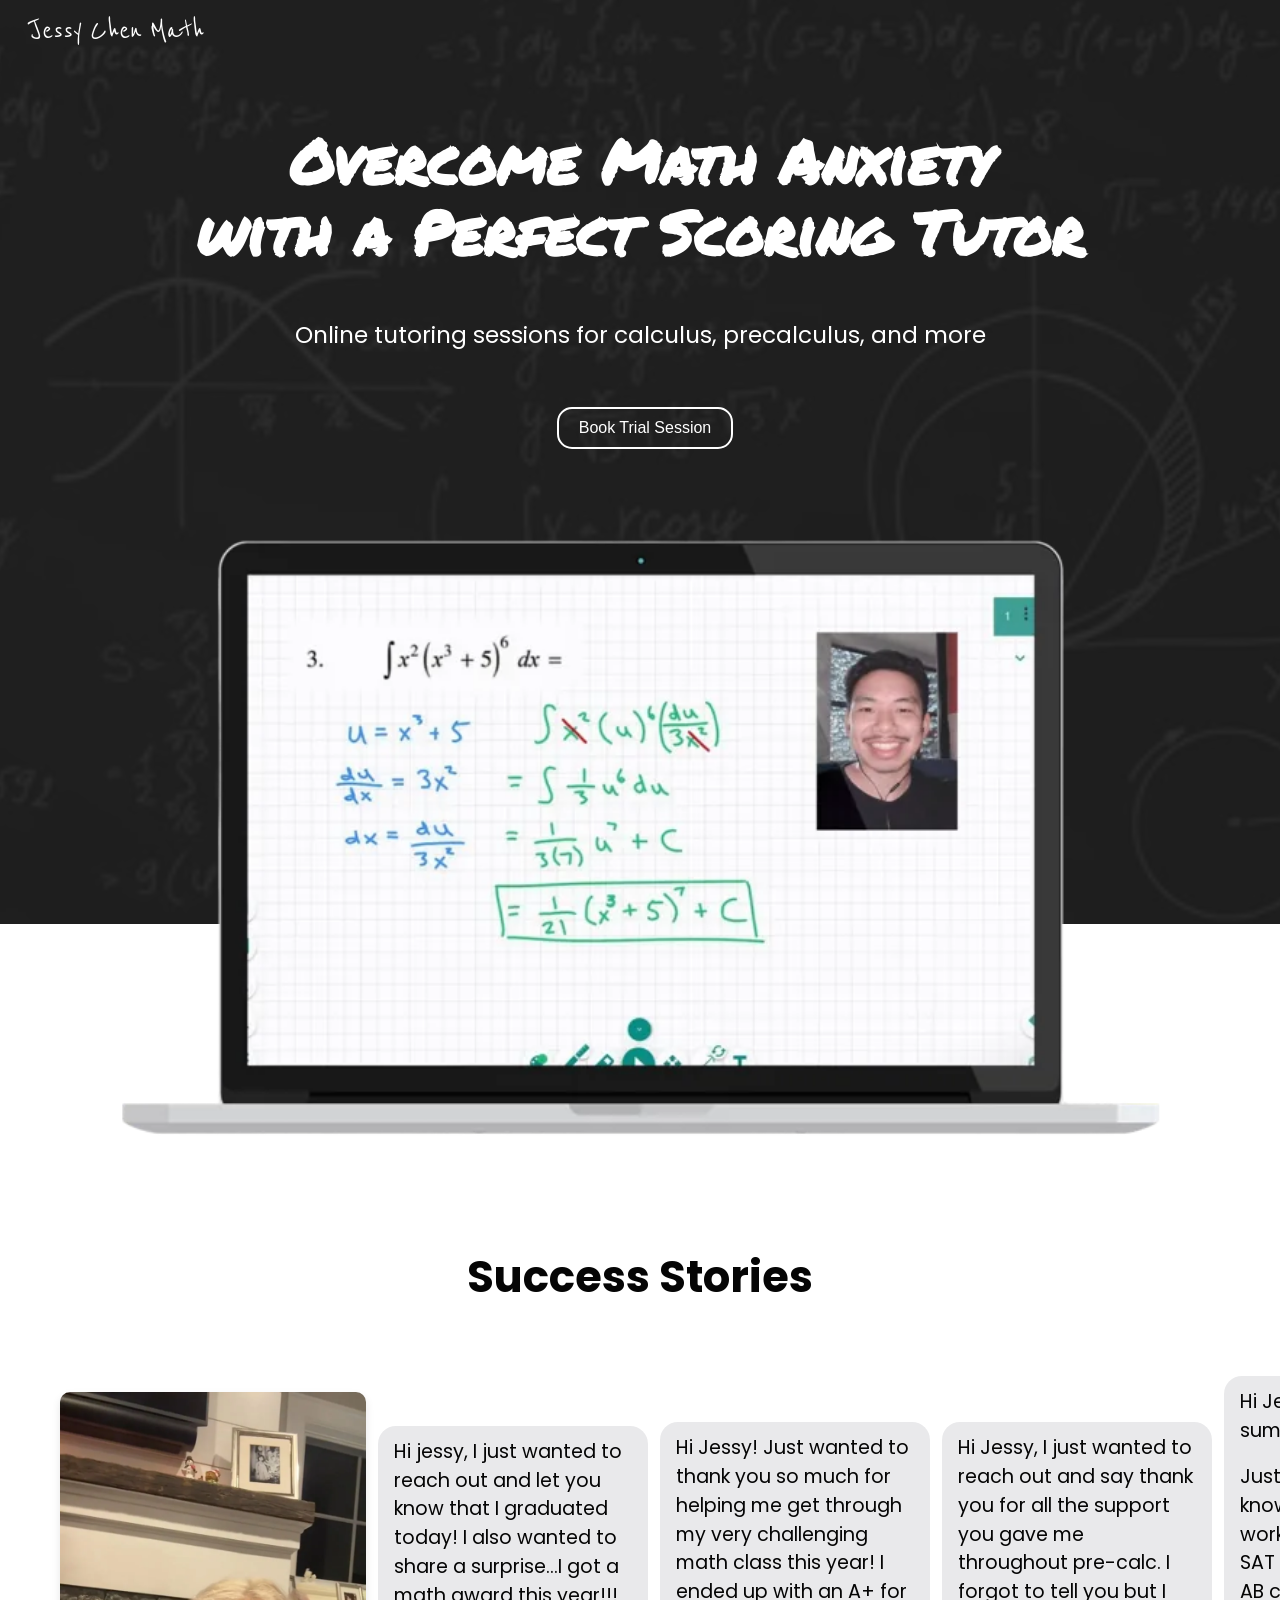
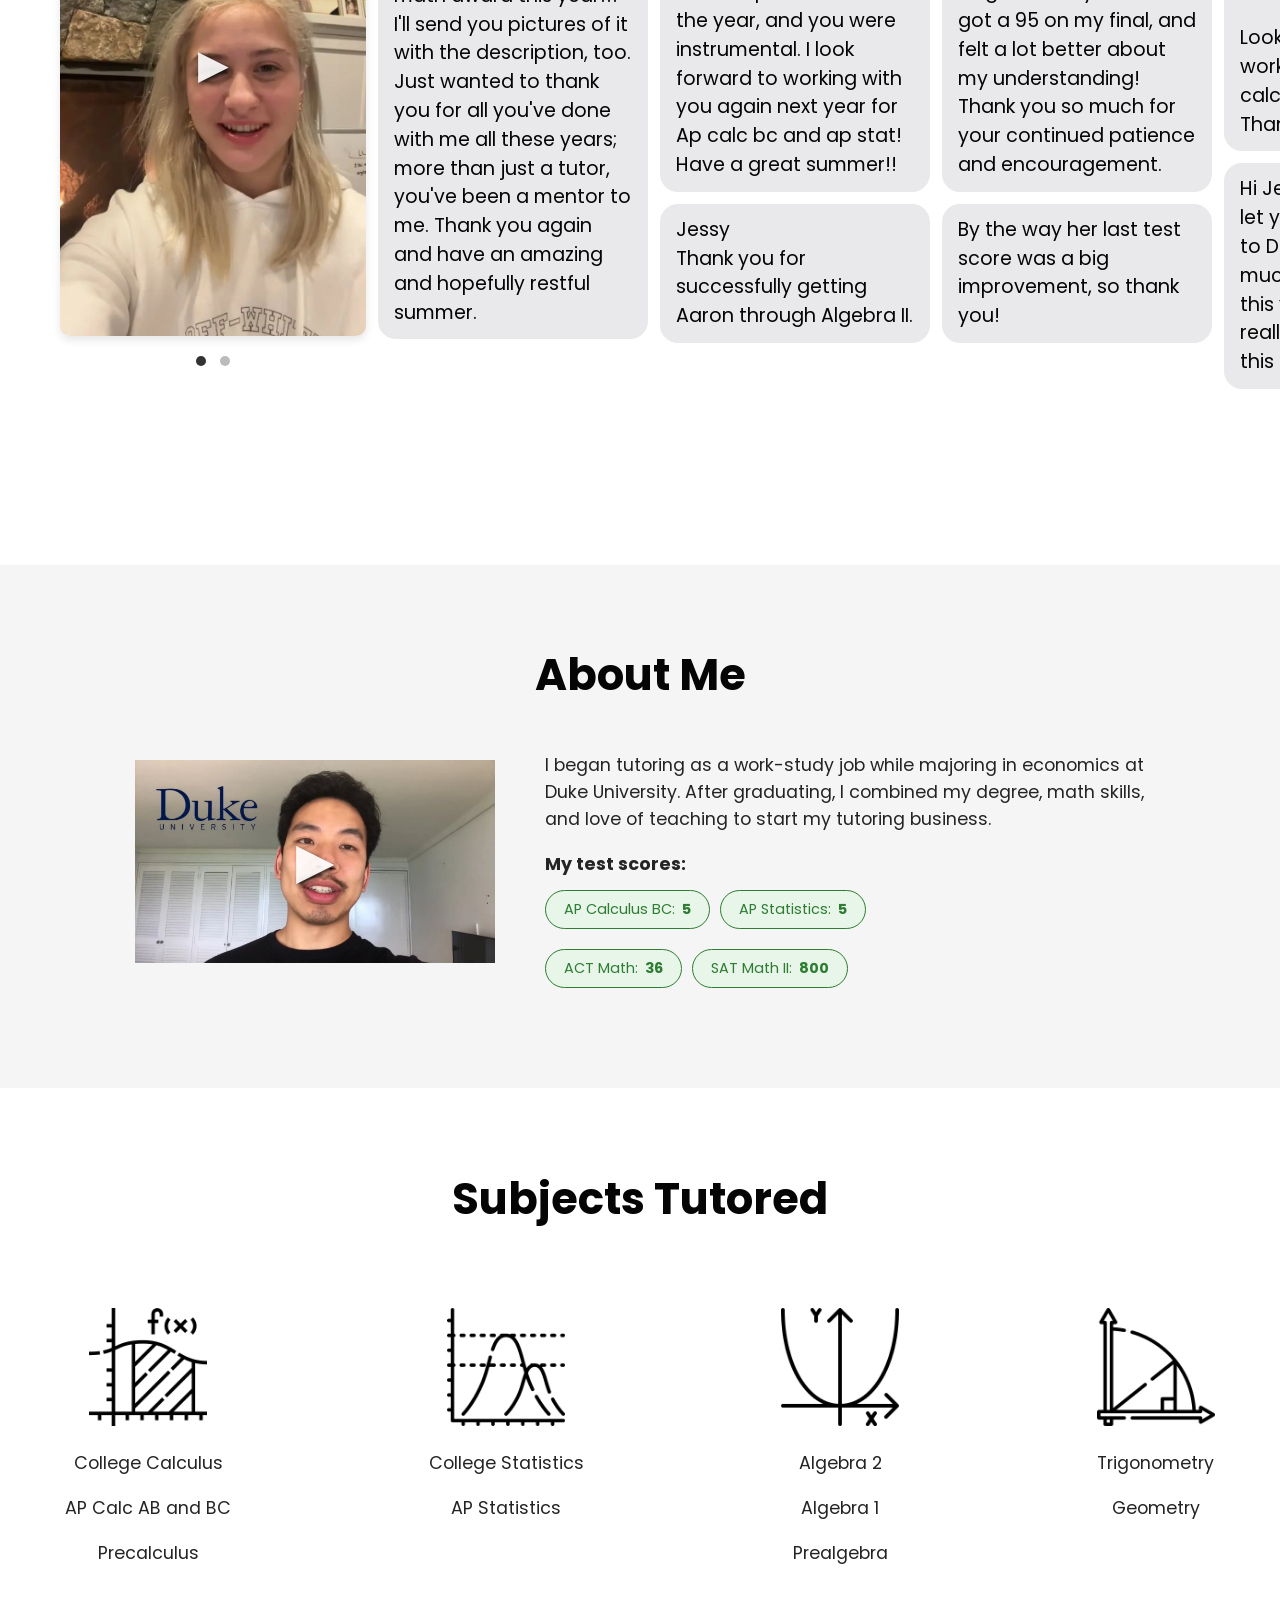
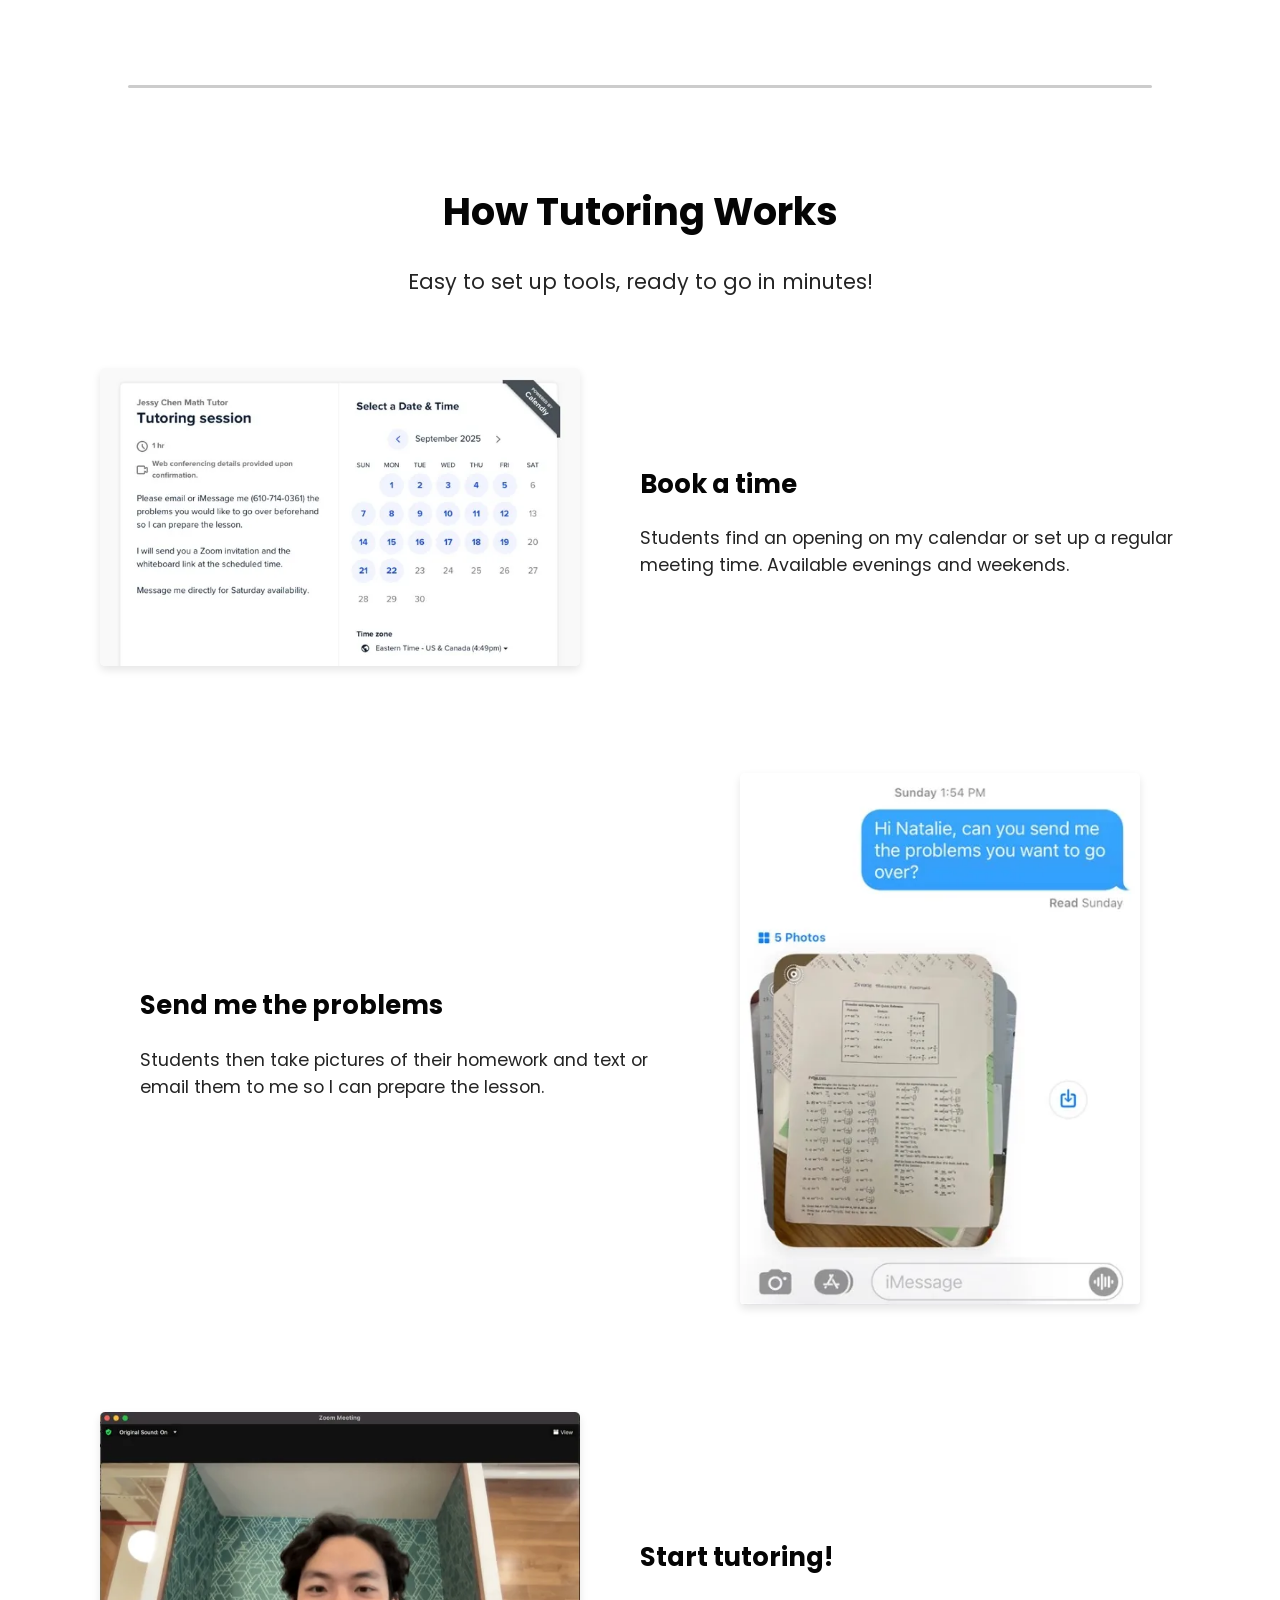
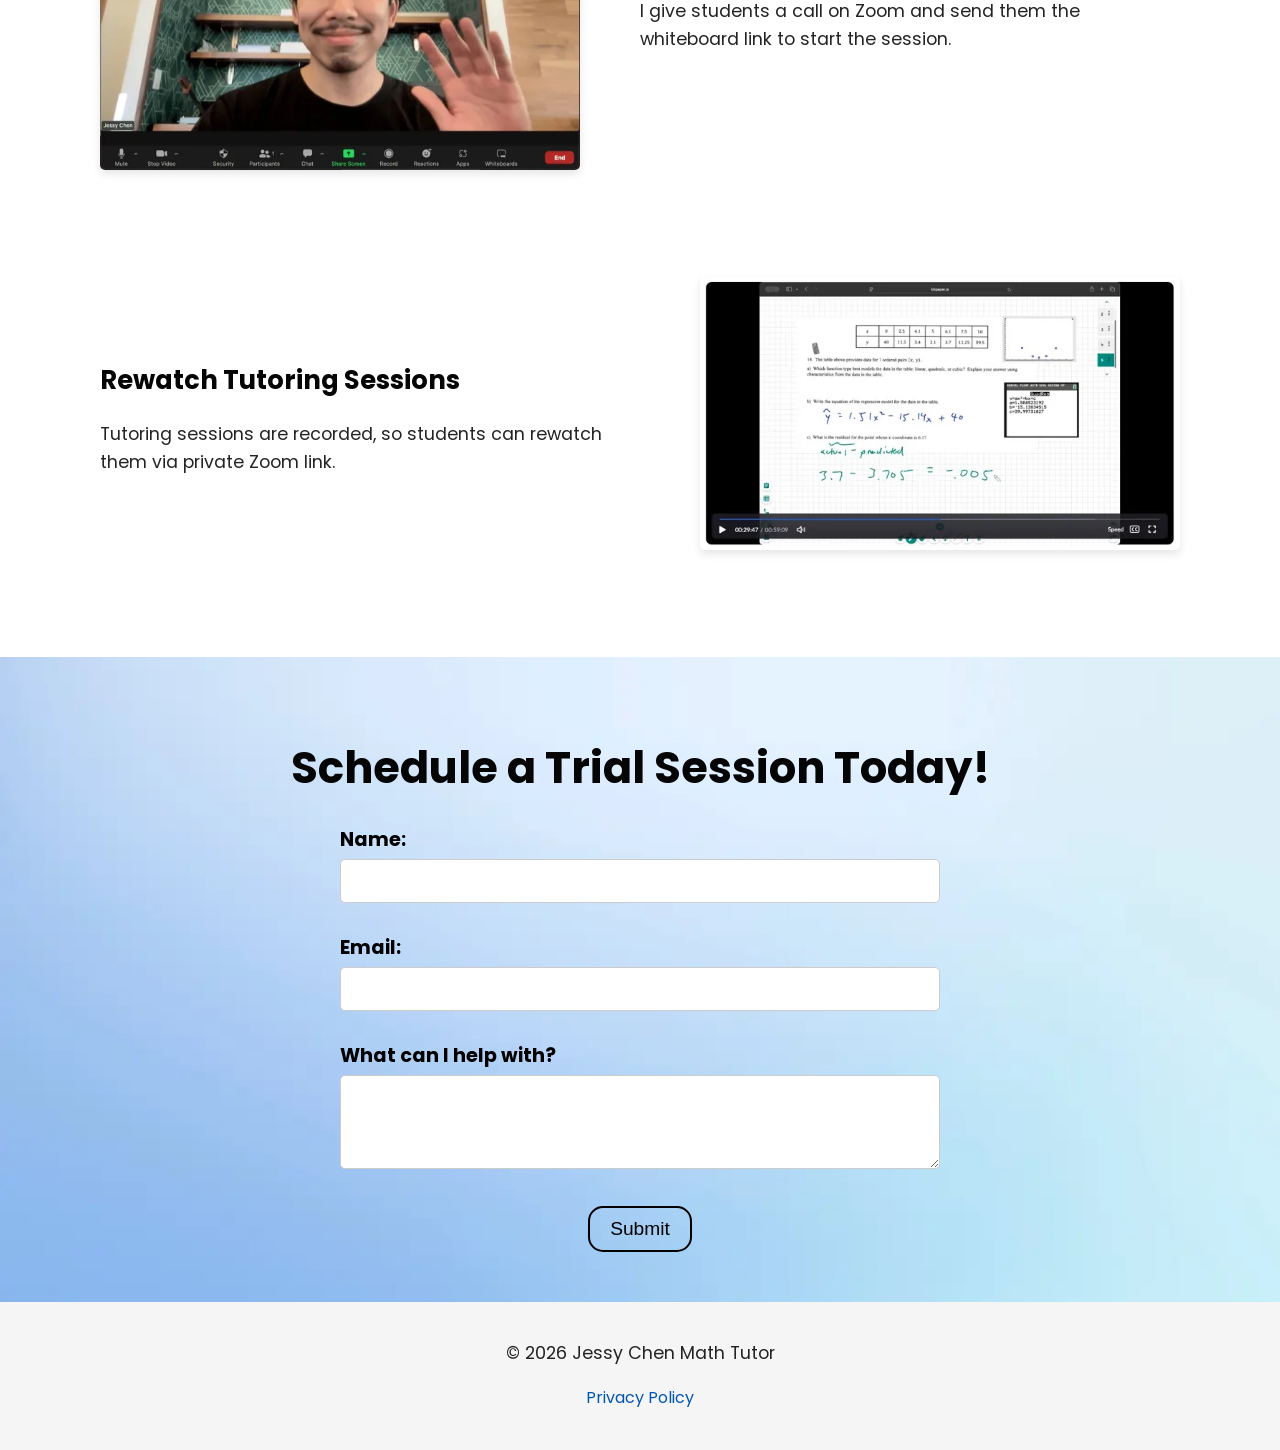
==== index.html @ c74d17cd "Hide the testimonials slideshow temporarily to test conversion rate Co-Authored-By: Claude Opus 5.5 " ====
<!DOCTYPE html>
<html lang="en">
<head>
    <meta charset="UTF-8">
    <meta name="viewport" content="width=device-width, initial-scale=1.0">
    <title>Online Math Tutor for Calculus, Precalculus &amp; More | Jessy Chen</title>
    <meta name="description" content="Online math tutoring with Jessy Chen, a perfect-scoring Duke grad. Calculus, precalculus, statistics, algebra, AP & test prep that beats math anxiety. Book a free trial session.">
    <link rel="canonical" href="https://jessychenmath.com/">
    <link rel="icon" type="image/x-icon" href="favicon.ico">
    <link rel="shortcut icon" type="image/x-icon" href="favicon.ico">
    <link rel="icon" type="image/png" sizes="64x64" href="64px-Ionicons_calculator.svg.png">
    <link rel="apple-touch-icon" sizes="64x64" href="64px-Ionicons_calculator.svg.png">

    <!-- Open Graph (link previews on iMessage, Facebook, LinkedIn, etc.) -->
    <meta property="og:type" content="website">
    <meta property="og:url" content="https://jessychenmath.com/">
    <meta property="og:title" content="Online Math Tutor for Calculus, Precalculus & More | Jessy Chen">
    <meta property="og:description" content="Perfect-scoring Duke grad. Calculus, precalculus, statistics, algebra, AP & test prep that beats math anxiety. Book a free trial session.">
    <meta property="og:image" content="https://jessychenmath.com/og-laptop.jpg">
    <meta property="og:image:width" content="1200">
    <meta property="og:image:height" content="630">
    <meta property="og:site_name" content="Jessy Chen Math">

    <!-- Twitter / X card -->
    <meta name="twitter:card" content="summary_large_image">
    <meta name="twitter:title" content="Online Math Tutor for Calculus, Precalculus & More | Jessy Chen">
    <meta name="twitter:description" content="Perfect-scoring Duke grad. Calculus, precalculus, statistics, algebra, AP & test prep that beats math anxiety. Book a free trial session.">
    <meta name="twitter:image" content="https://jessychenmath.com/og-laptop.jpg">

    <!-- Structured data: who provides the service, for rich results -->
    <script type="application/ld+json">
    {
      "@context": "https://schema.org",
      "@graph": [
        {
          "@type": "Person",
          "@id": "https://jessychenmath.com/#jessy",
          "name": "Jessy Chen",
          "jobTitle": "Math Tutor",
          "url": "https://jessychenmath.com/",
          "image": "https://jessychenmath.com/thumb.jpg",
          "alumniOf": {
            "@type": "CollegeOrUniversity",
            "name": "Duke University"
          },
          "knowsAbout": ["Calculus", "Statistics", "Algebra", "Geometry", "Trigonometry", "Precalculus", "AP Calculus", "AP Statistics", "SAT Math", "ACT Math"]
        },
        {
          "@type": "ProfessionalService",
          "@id": "https://jessychenmath.com/#service",
          "name": "Jessy Chen Math Tutoring",
          "url": "https://jessychenmath.com/",
          "image": "https://jessychenmath.com/thumb.jpg",
          "description": "Online one-on-one math tutoring in calculus, statistics, algebra, geometry, and AP/SAT/ACT test prep.",
          "provider": { "@id": "https://jessychenmath.com/#jessy" },
          "areaServed": "Online",
          "serviceType": "Math tutoring",
          "priceRange": "$$"
        }
      ]
    }
    </script>
    
    <!-- Critical CSS for above-the-fold content -->
    <style>
        /* Self-hosted so the hero font arrives in one same-origin hop instead of
           googleapis -> gstatic. 'PM Fallback' is Arial size-adjusted to Permanent
           Marker's advance widths so the pre-swap render wraps identically (CLS 0). */
        @font-face { font-family: 'Permanent Marker'; font-style: normal; font-weight: 400; font-display: swap;
            src: url('fonts/permanent-marker-latin.woff2') format('woff2'); }
        @font-face { font-family: 'Reenie Beanie'; font-style: normal; font-weight: 400; font-display: swap;
            src: url('fonts/reenie-beanie-latin.woff2') format('woff2'); }
        @font-face { font-family: 'Poppins'; font-style: normal; font-weight: 400; font-display: swap;
            src: url('fonts/poppins-400-latin.woff2') format('woff2'); }
        @font-face { font-family: 'Poppins'; font-style: normal; font-weight: 700; font-display: swap;
            src: url('fonts/poppins-700-latin.woff2') format('woff2'); }
        @font-face { font-family: 'PM Fallback'; src: local('Arial'), local('Helvetica'), local('Liberation Sans'), local('Roboto');
            size-adjust: 114.1%; ascent-override: 97.2%; descent-override: 27.8%; line-gap-override: 0%; }
        @font-face { font-family: 'RB Fallback'; src: local('Arial'), local('Helvetica'), local('Liberation Sans'), local('Roboto');
            size-adjust: 76.7%; ascent-override: 97.8%; descent-override: 32.6%; line-gap-override: 0%; }
        html, body { overflow-x: hidden; }
        body {
            font-family: -apple-system, BlinkMacSystemFont, 'Segoe UI', Roboto, Oxygen, Ubuntu, Cantarell, sans-serif;
            margin: 0; padding: 0; box-sizing: border-box;
            min-width: 75px;
        }
        header {
            display: flex; justify-content: space-between; align-items: center;
            padding: 15px 20px; color: white; position: fixed;
            top: 0; width: 100%; z-index: 1000;
        }
        #header.top { background-color: transparent; }
        #header.scroll { background-color: white; color: black; box-shadow: 0 4px 8px rgba(0, 0, 0, 0.1); }
        .logo { display: flex; align-items: center; padding-left: 10px; }
        .logo-name { font-family: 'Reenie Beanie', 'RB Fallback', sans-serif; font-size: 2em; white-space: nowrap; word-spacing: -5px; }
        .last-name { margin-left: 4px; }
        .header-buttons { display: flex; padding-right: 45px; }
        button { 
            padding: 10px 20px; color: black; border: solid black 2px; 
            border-radius: 15px; cursor: pointer; margin-left: 10px; 
            background-color: rgba(0,0,0,0); font-size: .9em; 
        }
        button:hover { background-color: black; color: white; border: solid black 2px; }
        #book-trial.top { display: none; }
        .header-hero-container {
            background-color: rgb(30, 30, 30); background-size: cover;
            position: relative; z-index: 1;
            padding-top: 75px;
            padding-bottom: calc(min(31.6%, 395px) + 50px);
        }
        .header-hero-container::before {
            content: ""; background-image: url('blackboard.webp');
            background-repeat: no-repeat; background-size: cover;
            background-position: center; filter: blur(0px);
            position: absolute; top: 0; right: 0px; bottom: 0px; left: -40%;
            opacity: 0.07; overflow: hidden; width: 150%; height: auto;
        }
        .hero { text-align: center; color: white; position: relative; max-width: 90%; margin: 0 auto; }
        .hero h1 { font-size: clamp(3.1rem, 4.8vw, 4.6rem); line-height: 1.15; font-family: 'Permanent Marker', 'PM Fallback', sans-serif; }
        .hero p { font-size: 1.45em; color: white; }
        .book-session { position: relative; color: white; }
        /* Laptop straddles the hero/section boundary: top ~2/3 over the chalkboard,
           bottom ~1/3 over the white section. Pulled up into the bottom of the
           hero; fades in on scroll (.reveal-up) instead of on load. */
        .overlap-image-container { position: relative; z-index: 2; text-align: center; margin-top: max(-31.6%, -395px); }
        .overlap-image { width: 84%; max-width: 1080px; display: block; margin: 0 auto; height: auto; }
        @media (max-width: 576px) {
            .hero { padding: 0 20px; text-align: left; }
            .hero h1 { font-size: 2.7em; }
            /* Let the headline wrap to the column width instead of hard-breaking
               after "Anxiety"; the <br> still shapes the two-line desktop title. */
            .hero h1 br { display: none; }
        }
        /* Scroll reveal: fade + slide-up (gated behind .js-anim so content is
           always visible without JS; disabled for reduced-motion users) */
        .js-anim .reveal-heading, .js-anim .reveal, .js-anim .reveal-up {
            opacity: 0; transform: translateY(24px);
            transition: opacity 0.6s ease, transform 0.6s ease;
        }
        .js-anim .reveal-heading.is-visible, .js-anim .reveal.is-visible, .js-anim .reveal-up.is-visible { opacity: 1; transform: none; }

        /* Slide-in from the side (used by the How-It-Works step images) */
        .js-anim .reveal-left, .js-anim .reveal-right {
            opacity: 0;
            transition: opacity 0.7s ease, transform 0.7s ease;
        }
        /* Images start on the text side and slide outward toward their edge */
        .js-anim .reveal-left { transform: translateX(48px); }
        .js-anim .reveal-right { transform: translateX(-48px); }
        .js-anim .reveal-left.is-visible, .js-anim .reveal-right.is-visible { opacity: 1; transform: none; }

        @media (prefers-reduced-motion: reduce) {
            .js-anim .reveal-heading, .js-anim .reveal, .js-anim .reveal-up, .js-anim .reveal-left, .js-anim .reveal-right { opacity: 1 !important; transform: none !important; transition: none !important; }
        }
    </style>
    <script>document.documentElement.classList.add('js-anim');</script>

    <link rel="preload" href="style.css?v=151" as="style" onload="this.onload=null;this.rel='stylesheet'">
    <noscript><link rel="stylesheet" href="style.css?v=151"></noscript>
    <link rel="preload" as="font" type="font/woff2" href="fonts/permanent-marker-latin.woff2" crossorigin>
    <link rel="preload" as="font" type="font/woff2" href="fonts/poppins-400-latin.woff2" crossorigin>

    <!-- Chrome treats this texture as the hero's LCP resource, so it gets top
         priority. Re-encoded 800px jpg -> 480px webp (65KB -> 25KB); it renders at
         7% opacity over a near-black block, so the quality drop is invisible. -->
    <link rel="preload" as="image" href="blackboard.webp" fetchpriority="high">

    <!-- Google tag (gtag.js): calls queue in dataLayer now, script loads on the
         first idle slot after window load so its parse/exec stays out of TBT -->
    <script>
      window.dataLayer = window.dataLayer || [];
      function gtag(){dataLayer.push(arguments);}
      gtag('js', new Date());

      gtag('config', 'AW-715232773');

      var loadGtag = function () {
        var s = document.createElement('script');
        s.async = true;
        s.src = 'https://www.googletagmanager.com/gtag/js?id=AW-715232773';
        document.head.appendChild(s);
      };
      window.addEventListener('load', function () {
        window.requestIdleCallback ? requestIdleCallback(loadGtag, { timeout: 3000 }) : setTimeout(loadGtag, 1200);
      });
    </script>


    <!-- Microsoft Clarity (session recordings + heatmaps) -->
    <script type="text/javascript">
        (function(c,l,a,r,i,t,y){
            c[a]=c[a]||function(){(c[a].q=c[a].q||[]).push(arguments)};
            t=l.createElement(r);t.async=1;t.src="https://www.clarity.ms/tag/"+i;
            y=l.getElementsByTagName(r)[0];y.parentNode.insertBefore(t,y);
        })(window, document, "clarity", "script", "ym2o5mx7c7");
    </script>
</head>
<body>
    
    <header class="top" id="header">
        <div class="logo">
          <span class="logo-name">Jessy Chen Math</span>
        </div>
        <div class="header-buttons">
            <button id="book-trial" class="top" type="submit" onclick="scrollToSection('contact-form-section')">Free Trial</button>
        </div>
    </header>

    <div class="header-hero-container">
        <section class="hero">
          <h1>Overcome Math Anxiety <br>with a Perfect Scoring Tutor</h1>
            <p>Online tutoring sessions for calculus, precalculus, and more</p>
                <button class="book-session" type="submit" onclick="scrollToSection('contact-form-section')">Book Trial Session</button>
        </section>
    </div>

    <div class="overlap-image-container reveal-up">
        <picture>
            <source srcset="laptop.webp" type="image/webp">
            <img src="laptop.png" alt="Jessy Chen tutoring math on a laptop" class="overlap-image" width="742" height="440" style="height: auto;">
        </picture>
    </div>

    <section class="messages-section">
        <h2 class="reveal-heading">Success Stories</h2>
        
        <div class="message-board">
            <!-- 6 columns. Column 1 = the testimonial video(s); columns 2-6 hold the
                 message screenshots in curated order, chunked to roughly the video's
                 height. The row scrolls horizontally when the viewport cannot fit
                 all six readable columns. -->
            <div class="mb-viewport">
            <div class="mb-top">
                <div class="mb-col mb-video-col">
                    <div class="video-testimonial-section">
                        <div class="video-slideshow">
                            <div class="video-slide active">
                                <div style="padding:177.78% 0 0 0;position:relative;"><div class="vimeo-lazy" data-video-id="1104336166" style="position:absolute;top:0;left:0;width:100%;height:100%; cursor: pointer; display: flex; align-items: center; justify-content: center;"><picture><source srcset="thumb2.webp" type="image/webp"><img src="thumb2.jpg" alt="Student testimonial video" loading="lazy" decoding="async" style="position:absolute;inset:0;width:100%;height:100%;object-fit:cover;"></picture><div style="position:relative; color: white; font-size: 40px; text-shadow: 2px 2px 4px rgba(0,0,0,0.8); opacity: 0.9;">▶</div></div></div>
                            </div>
                            <div class="video-slide">
                                <div style="padding:177.78% 0 0 0;position:relative;"><div class="vimeo-lazy" data-video-id="1104336191" style="position:absolute;top:0;left:0;width:100%;height:100%; cursor: pointer; display: flex; align-items: center; justify-content: center;"><picture><source srcset="thumb3.webp" type="image/webp"><img src="thumb3.jpg" alt="Student testimonial video" loading="lazy" decoding="async" style="position:absolute;inset:0;width:100%;height:100%;object-fit:cover;"></picture><div style="position:relative; color: white; font-size: 40px; text-shadow: 2px 2px 4px rgba(0,0,0,0.8); opacity: 0.9;">▶</div></div></div>
                            </div>
                        </div>
                        <div class="video-dots">
                            <span class="video-dot active" onclick="showVideoSlide(0)"></span>
                            <span class="video-dot" onclick="showVideoSlide(1)"></span>
                        </div>
                    </div>
                </div>
                <div class="mb-col">
                    <div class="message-item"><p>Hi jessy, I just wanted to reach out and let you know that I graduated today! I also wanted to share a surprise...I got a math award this year!!! I'll send you pictures of it with the description, too. Just wanted to thank you for all you've done with me all these years; more than just a tutor, you've been a mentor to me. Thank you again and have an amazing and hopefully restful summer.</p></div>
                </div>
                <div class="mb-col">
                    <div class="message-item"><p>Hi Jessy! Just wanted to thank you so much for helping me get through my very challenging math class this year! I ended up with an A+ for the year, and you were instrumental. I look forward to working with you again next year for Ap calc bc and ap stat! Have a great summer!!</p></div>
                    <div class="message-item"><p>Jessy<br>Thank you for successfully getting Aaron through Algebra II.</p></div>
                </div>
                <div class="mb-col">
                    <div class="message-item"><p>Hi Jessy, I just wanted to reach out and say thank you for all the support you gave me throughout pre-calc. I forgot to tell you but I got a 95 on my final, and felt a lot better about my understanding! Thank you so much for your continued patience and encouragement.</p></div>
                    <div class="message-item"><p>By the way her last test score was a big improvement, so thank you!</p></div>
                </div>
                <div class="mb-col">
                    <div class="message-item">
                        <p>Hi Jessy! Hope your summer is going well!</p>
                        <p>Just wanted to let you know about your great work with Roan: with the SAT and roan got a 5 on AB calc!</p>
                        <p>Looking forward to working with you on BC calc and AP stats! Thanks so much</p>
                    </div>
                    <div class="message-item"><p>Hi Jessy! Just wanted to let you know I am going to Duke! Thank you so much for all of your help this year and last! It really helped me get to this point!</p></div>
                </div>
                <div class="mb-col">
                    <div class="message-item"><p>Hi! just wanted to let you know that I got a 5 on the BC exam, thank you for your help!</p></div>
                    <div class="message-item"><p>hi just wanted to let you know i got a 5 on the calc ab ap exam! thank you for your help</p></div>
                    <div class="message-item"><p>Hi Jessy, hope all is well. Thank you for your guidance and support to Vidhya. She couldn't have done it without your help&#128522;</p></div>
                    <div class="message-item"><p>I got an 89 on my test !! Thank you Jessy !!!!</p></div>
                </div>
                <div class="mb-col">
                    <div class="msg-group">
                        <div class="message-item"><p>Jessy! I did it I got the B!! Thank you so much for your help I really couldn't have done it without you !!!</p></div>
                        <div class="message-item"><p>Thank you earnestly</p></div>
                        <div class="message-item"><p>Really I cannot stress this enough</p></div>
                    </div>
                    <div class="message-item"><p>Yes we are thank you. Caroline received an A last exam. Semester final is tomorrow. Enjoy the holiday season !</p></div>
                    <div class="message-item"><p>I got a 91 on the chapter 3 test</p></div>
                </div>
            </div>
            </div>
        </div>

        <div class="testimonials-layout">
            <!-- Text Testimonials -->
            <!-- ponytail: slideshow hidden temporarily (conversion test). Remove style="display:none" to restore. -->
            <div class="slideshow-container" style="display:none">
                <div class="slideshow">

            <div class="slide">
                <div class="school-logos">
                    <p class="school-logos-heading">Tutored Students From</p>
                    <div class="school-logos-row">
                        <img src="logos/logo-harvard.webp" alt="Harvard University" class="school-logo" width="264" height="69" loading="lazy" decoding="async">
                        <img src="logos/logo-duke.svg" alt="Duke University" class="school-logo" width="201" height="88" loading="lazy" decoding="async">
                        <img src="logos/logo-washu.webp" alt="Washington University in St. Louis" class="school-logo" width="264" height="64" loading="lazy" decoding="async">
                        <img src="logos/logo-fordham.webp" alt="Fordham University" class="school-logo" width="264" height="71" loading="lazy" decoding="async">
                        <img src="logos/logo-stpauls.svg" alt="St. Paul's School" class="school-logo" width="320" height="67" loading="lazy" decoding="async">
                        <img src="logos/logo-hopkins.webp" alt="Hopkins School" class="school-logo" width="264" height="90" loading="lazy" decoding="async">
                        <img src="logos/logo-thacher.webp" alt="The Thacher School" class="school-logo" width="264" height="27" loading="lazy" decoding="async">
                        <img src="logos/logo-shipley.webp" alt="The Shipley School" class="school-logo school-logo--tall" width="142" height="124" loading="lazy" decoding="async">
                    </div>
                </div>
            </div>

            <div class="slide">
                <picture>
                    <source srcset="award-hopkins.webp" type="image/webp">
                    <img src="award-hopkins.png" alt="The John Heath Mathematics Prize awarded by Hopkins School to one of Jessy's students" class="testimonials-slide-image" loading="lazy" width="578" height="495">
                </picture>
            </div>

            <div class="slide">
                <picture>
                    <source srcset="testimonials.webp" type="image/webp">
                    <img src="testimonials.jpg" alt="Testimonials overview" class="testimonials-slide-image" loading="lazy" width="1230" height="820">
                </picture>
            </div>

            <div class="slide">

                  <blockquote>
                    <p class="quote">
We have hired Jessy as a tutor for our son Julien over 3 years ago when he had to skip a math level during his sophomore year: Jessy was highly recommended to us and we were so thrilled with our son's progress after he first helped tutor him in Algebra and then for Geometry the following year. We loved how patient and approachable Jessy was and our son requested to keep him as his tutor. When it was time to study for the ACT, Jessy tutored our son again and was able to bring his score up over 3 points in a few months!  We have already referred Jessy to our friends and we highly recommend him!</p>
                    <p class="speaker">- Delaware Valley Friends School Parent</p>
                </blockquote>
                  
                    
           
                
            </div>
            <div class="slide">
                <blockquote>
                    <p class="quote">I am a college student at Sacred Heart University. In high school and the first two years of college, I struggled greatly with the concepts of algebra and pre-calculus. Jessy provides a very good experience for tutoring. Unlike most tutors, Jessy teaches rather than reviews. When answers are difficult, he will not just give you the answers, he will walk you through every step that was covered in the session or previous sessions so you can understand the concept rather than just having the answer. I recommend Jessy Chen’s services to anyone who is struggling with math. I learned more in an hour session with Mr. Chen than I did in 2 years' worth of algebra in high school.</p>
                    <p class="speaker">- Sacred Heart University Student</p>
                </blockquote>
            </div>
            <div class="slide">
                <blockquote>
                    <p class="quote">
My daughter struggled with online learning in calculus. Jessy was professional and provided her with clear, concise instruction. She was able to process the instruction and understand the concepts to allow her to improve in her coursework and tests. He gives students the tools to learn and understand. He also gives parents feedback. She made a B, which she was thrilled about, as the beginning of the semester her grades were lower. He does not do the problems for the students; he walks them through so they can obtain the concepts steps, and confidence to master the problems and retain the information. Worth every penny!</p>
                    <p class="speaker">- Gonzaga University Parent</p>
                </blockquote>
            </div>
            <div class="slide">
                <blockquote>
                    <p class="quote">Jessy was instrumental to my kids excelling in math this year. He broke down very hard concepts in Pre-Calculus honors and Math 1 and made my kids truly understand the material in a way that their teachers just couldn’t. As a result they felt so much more comfortable and prepared for their tests. My kids always loved their sessions with Jessy because they knew he would set them straight and they looked forward to working with him. As a parent, I loved that he was professional and organized and so easy to schedule sessions with. We look forward to using him next year for AP Calculus AB and Math 2.</p>
                    <p class="speaker">- North Carolina Parent</p>
              </blockquote>
            </div>
                </div>
                <div class="slide-dots"></div>
            </div>
        </div>
    </section>

  

    <section class="about-me">
        <h2 class="reveal-heading">About Me</h2>
        <div class="about-me-content">
            <div class="about-me-video">
                <div class="vimeo-lazy" data-video-id="1111069529" data-width="380" data-height="215" style="width: 380px; max-width: 100%; aspect-ratio: 16 / 9; position: relative; cursor: pointer; display: flex; align-items: center; justify-content: center;"><picture><source srcset="thumb.webp" type="image/webp"><img src="thumb.jpg" alt="Jessy Chen introducing her tutoring" loading="lazy" decoding="async" style="position:absolute;inset:0;width:100%;height:100%;object-fit:cover;"></picture>
                    <div style="position:relative; color: white; font-size: 50px; text-shadow: 2px 2px 4px rgba(0,0,0,0.8); opacity: 0.9;">▶</div>
                </div>
            </div>
            <div class="about-me-text">
                <p>I began tutoring as a work-study job while majoring in economics at Duke University. After graduating, I combined my degree, math skills, and love of teaching to start my tutoring business.</p>
                <p class="test-scores-label"><b>My test scores:</b></p>
                <div class="score-chips">
                    <span class="chip">AP Calculus BC: <strong>5</strong></span>
                    <span class="chip">AP Statistics: <strong>5</strong></span>
                    <span class="chip-break"></span>
                    <span class="chip">ACT Math: <strong>36</strong></span>
                    <span class="chip">SAT Math II: <strong>800</strong></span>
                </div>
            </div>
        </div>
    </section>

    <section class="subjects-tutored">
        <h2 class="reveal-heading">Subjects Tutored</h2>
        <div class="subjects">
             <div class="subject">
                <img src="calculus.png" alt="Calculus Icon" loading="lazy" width="512" height="512">
                <p>College Calculus</p>
                <p>AP Calc AB and BC</p>
                <p>Precalculus</p>
            </div>

            <div class="subject">
                <img src="statistics.png" alt="Statistics Icon" loading="lazy" width="512" height="512">
                <p>College Statistics</p>
                <p>AP Statistics</p>
            </div>
            <div class="subject">
                <img src="algebra.png" alt="Algebra Icon" loading="lazy" width="512" height="512">
                 <p>Algebra 2</p>
                 <p>Algebra 1</p>
                <p>Prealgebra</p>
                
               
            </div>
          
            
            <div class="subject">
                <img src="geometry.png" alt="Geometry Icon" loading="lazy" width="512" height="512">
                <p>Trigonometry</p>
                <p>Geometry</p>
                
            </div>
           
            
        </div>
    </section>

    <hr class="section-divider">

    <section class="how-it-works">
       
      <div class="intro reveal-heading">
      <h2>How Tutoring Works</h2>
        <p>Easy to set up tools, ready to go in minutes!</p></div>
        <div class="step">
            <div class="step-content">
                <h3>Book a time</h3>
                <p>Students find an opening on my calendar or set up a regular meeting time. Available evenings and weekends.</p>
            </div>
            <div class="step-image reveal-right">
                <picture>
                    <source srcset="step1.webp" type="image/webp">
                    <img src="step1.jpg" alt="Booking a math tutoring session on an online calendar" loading="lazy" width="670" height="416">
                </picture>
            </div>
        </div>
        <div class="step">
            <div class="step-image reveal-left">
                <picture>
                    <source srcset="step2.webp" type="image/webp">
                    <img src="step2.jpeg" alt="Step 2 - Send homework problems" id="text" loading="lazy" width="450" height="598">
                </picture>
            </div>
            <div class="step-content">
                <h3>Send me the problems</h3>
                <p>Students then take pictures of their homework and text or email them to me so I can prepare the lesson.</p>
            </div>
        </div>
        <div class="step">
            <div class="step-content">
                <h3>Start tutoring!</h3>
                <p>I give students a call on Zoom and send them the whiteboard link to start the session.</p>
            </div>
            <div class="step-image reveal-right">
                <picture>
                    <source srcset="step3.webp" type="image/webp">
                    <img src="step3.jpg" alt="Jessy Chen leading an online math tutoring session over Zoom" loading="lazy" width="670" height="500">
                </picture>
            </div>
        </div>
        <div class="step">
            <div class="step-image shadow reveal-left">
                <picture>
                    <source srcset="step4.webp" type="image/webp">
                    <img src="step4.jpg" alt="Rewatching a recorded math tutoring session via private Zoom link" loading="lazy" width="670" height="382">
                </picture>
            </div>
            <div class="step-content">
                <h3>Rewatch Tutoring Sessions</h3>
                <p>Tutoring sessions are recorded, so students can rewatch them via private Zoom link.</p>
            </div>
        </div>
    </section>

    <section class="contact-form-section" id="contact-form-section">
        <h2 class="reveal-heading">Schedule a Trial Session Today!</h2>
        <form class="contact-form" action="/book-trial.html" netlify>
            <div class="form-group">
                <label for="name">Name:</label>
                <input type="text" id="name" name="name" required>
            </div>
            <div class="form-group">
                <label for="email">Email:</label>
                <input type="email" id="email" name="email" required>
            </div>
            <div class="form-group">
                <label for="message">What can I help with?</label>
                <textarea id="message" name="message" required rows="4"></textarea>
            </div>

          
            <button type="submit">Submit</button>
            
        </form>
    </section>

    <footer>
        <p>&copy; 2026 Jessy Chen Math Tutor</p>
        <a href="privacy-policy.html">Privacy Policy</a>
    </footer>

    <script src="script.js?v=23" defer></script>
    
    <!-- Vimeo Lazy Loading Script -->
    <script>
        // Lazy load Vimeo videos when clicked
        document.addEventListener('DOMContentLoaded', function() {
            const vimeoLazy = document.querySelectorAll('.vimeo-lazy');
            
            vimeoLazy.forEach(function(element) {
                element.addEventListener('click', function() {
                    const videoId = this.getAttribute('data-video-id');
                    const width = this.getAttribute('data-width') || '100%';
                    const height = this.getAttribute('data-height') || '100%';
                    
                    const iframe = document.createElement('iframe');
                    iframe.src = `https://player.vimeo.com/video/${videoId}?title=0&byline=0&portrait=0&badge=0&autopause=0&autoplay=1`;
                    iframe.width = width;
                    iframe.height = height;
                    iframe.frameBorder = 0;
                    iframe.allow = 'autoplay; fullscreen; picture-in-picture; clipboard-write; encrypted-media; web-share';
                    iframe.referrerPolicy = 'strict-origin-when-cross-origin';
                    iframe.style.cssText = this.style.cssText;
                    
                    this.parentNode.replaceChild(iframe, this);
                });
            });
        });
    </script>
</body>
</html>
---- style.css ----
html, body {
  overflow-x: hidden;
}

body {
    font-family: 'Poppins', sans-serif;
    margin: 0;
    padding: 0;
    box-sizing: border-box;
    min-width: 75px; /* Adjust this value as needed */
}

p{
  font-size: 1.1em;
  color: #242424;
  line-height: 1.55;
}

h3{
  font-size: 1.35em;
  line-height: 1.15;
  color: #050505;
  font-weight: 700;
}


header {
    display: flex;
    justify-content: space-between;
    align-items: center;
    padding: 15px 20px;

    color: white;
    position: fixed;
    top: 0;
    width: 100%;
    /* border-box so the 20px side padding stays inside the viewport instead of
       adding 40px of horizontal page scroll */
    box-sizing: border-box;
    z-index: 1000;
}

#header.top {
  background-color: transparent;
  
}

#header.scroll {
  background-color: white;
  color:black;
  box-shadow: 0 4px 8px rgba(0, 0, 0, 0.1);
}

.logo {
    display:grid;
    padding-left: 10px;
}

.logo-name {
    font-family: 'Reenie Beanie', 'RB Fallback', sans-serif;
    font-size: 2em;
    margin-right: 10px;
    white-space: nowrap;
    word-spacing: -5px;
}

.last-name{
    margin-left: 4px;

}


button {
    padding: 10px 20px;
    color: black;
    border: solid black 2px;
    border-radius: 15px;
    cursor: pointer;
    margin-left: 10px;
   background-color: rgba(0,0,0,0); 
  font-size: .9em;
}

.header-buttons {
    display: flex;
  padding-right: 10px;

}




button:hover {
    background-color: black;
    color:white;
  border: solid black 2px;
}

#book-trial.top{
  display: none;
}

#book-trial.top:hover{
  border:black solid 2px;
}

#book-trial.scroll:hover{
  color:white;
}

#book-trial.scroll{
  color:black;
  border: black solid 2px;
}







.header-hero-container {
    background-color: rgb(30, 30, 30);
    background-size: cover;
    position: relative;
    z-index: 1;
    padding-top: 75px;
    /* Cancels the laptop's upward pull and keeps a fixed gap below the button,
       so the laptop's top ~2/3 overlaps the chalkboard at any width. */
    padding-bottom: calc(min(31.6%, 395px) + 50px);
}

.header-hero-container::before {    
      content: "";
      background-image: url('blackboard.webp'); /* Add your background image here */
    background-repeat: no-repeat;
      background-size: cover;
  background-position: center; 
      
      filter: blur(0px);
      position: absolute;
      top: 0;
      right: 0px;
      bottom: 0px;
      left: -40%;
      opacity: 0.07;
      overflow:hidden;
      width:150%;
  height:auto;
}



/* Laptop straddles the hero/section boundary: top ~2/3 over the chalkboard,
   bottom ~1/3 over the white section below. Pulled up into the bottom of the
   hero; fades in on scroll (.reveal-up) instead of on load. */
.overlap-image-container {
    position: relative;
    z-index: 2;
    text-align: center;
    margin-top: max(-31.6%, -395px);
}

.overlap-image {
    width: 84%;
    max-width: 1080px;
    display: block;
    margin: 0 auto;
}



.hero {
    text-align: center;
    color: white;
    position: relative;
    max-width: 90%;
    margin: 0 auto;
}
.book-session{
  position:relative;
  color:white;
  border:white solid 2px;
  margin-top: 30px;
  font-size: 1em;
  margin-bottom: 30px;
}

.book-session:hover{
  background-color:black;
  border:black solid 2px;
}



.hero h1 {
    font-size: clamp(3.1rem, 4.8vw, 4.6rem);
  line-height: 1.15;
  font-family: 'Permanent Marker', 'PM Fallback', sans-serif;
}

.hero p {
  font-size: 1.45em;
  color: white;
}

.intro h2{
  font-size: clamp(1.9rem, 3vw, 2.8rem);
  line-height: 1.15;
  color: #050505;
}

.intro p{
  font-size: 1.3em;
}

.how-it-works .intro {
    margin-bottom: 70px;
}


.how-it-works {
    padding-top: 70px;
    padding-bottom:50px;
    padding-left: 100px;
    padding-right:100px;
    text-align: center;
   
}

.how-it-works .step {
    display: flex;
    align-items: center;
    justify-content: center;
    margin: 0 0 100px;
    
}

.how-it-works .step:last-child {
    margin-bottom: 50px;
}

.how-it-works .step-content {
    max-width: 540px;
    text-align: left;
    
}

.how-it-works .step-content h3 {
    font-size: 1.6em;
}

.how-it-works .step-image img {
    height: auto;
    max-width: 580px;
    width:100%;
    border-radius: 5px;
    box-shadow: 0 4px 8px rgba(0, 0, 0, 0.1);
}

/* Aspect ratios differ per screenshot; these widths give each image roughly
   the same visual area (~215k px²). */
.how-it-works img[src^="step1"] { max-width: 590px; }
.how-it-works img[src^="step3"] { max-width: 535px; }
.how-it-works img[src^="step4"] { max-width: 615px; }

#text {
  width: 400px;
}

.how-it-works .step:nth-child(odd) .step-content {
    order: 1;
    margin-right: 60px;
}

.how-it-works .step:nth-child(odd) .step-image {
    order: 2;
}

.how-it-works .step:nth-child(even) .step-image {
    order: 1;
  margin-right: 60px;
}

.how-it-works .step:nth-child(even) .step-content {
    order: 2;
    
}

.section-divider {
    border: 0;
    height: 3px; /* Thicker line */
    background: #ccc;
    width: 80%; /* Does not take up the full page width */
    margin: 0 auto; /* Center the divider and add space around it */
  border-radius: 10px;
}


.subjects-tutored {
    padding: 50px 50px; /* Increase left and right padding */
    text-align: center;
    margin-bottom: 50px; /* Add more padding between sections */
}

.subjects-tutored h2,
.about-me h2,
.messages-section h2,
.contact-form-section h2 {
    font-size: clamp(2rem, 3.4vw, 3.1rem);
    line-height: 1.08;
    color: #050505;
    font-weight: 700;
}

.subjects-tutored .subjects {
    max-width: 1150px;
    margin: 0 auto;
}

.subjects {
    display: flex;
    justify-content:space-between;
    padding-top:50px;
}

.subject {
    text-align: center;
}

.subject img {
    width: 118px;
    height: 118px;
    
}

.about-me {
   padding-top:50px;
  padding-bottom:100px;
  padding-left: 50px;
  padding-right: 50px;
    background-color: #f5f5f5; /* Add background color */
    
}

.about-me h2 {
    text-align: center; /* Center the heading */
}

.about-me-content {
    display: flex;
    align-items: center;
    justify-content: center;
}

.about-me-video {
    flex: 1;
    max-width: 360px;
    margin-right: 50px;
}

.about-me-text {
    flex: 1;
    max-width: 600px;
    text-align: left;
}

.test-scores-label {
    margin-bottom: 12px;
}

.score-chips {
    display: flex;
    flex-wrap: wrap;
    gap: 10px;
}

.chip {
    display: inline-flex;
    align-items: center;
    gap: 7px;
    color: #2e7d32;
    background-color: #e8f5e9;
    border: solid #2e7d32 1px;
    border-radius: 999px;
    padding: 8px 18px;
    font-size: 0.9em;
}

.chip strong {
    color: #2e7d32;
    font-weight: 700;
}

/* Forces the chips after it onto a new row */
.chip-break {
    flex-basis: 100%;
    height: 0;
}

.messages-section {
    padding: 50px 20px;
    margin-bottom: 30px;
}

.messages-section h2 {
    text-align: center;
    padding-bottom: 40px;
}




/* Full-bleed: cancel the section's 20px side padding so the horizontal
   scroller clips at the window edge instead of 20px short of it. */
.message-board {
    margin: 0 -20px 80px;
    padding: 0;
}

/* Horizontal slider: columns keep a readable width and scroll sideways when
   the viewport cannot fit all six at once. */
.mb-viewport {
    width: 100%;
    overflow-x: auto;
    overflow-y: visible;
    padding-bottom: 16px;
    box-sizing: border-box;
    scrollbar-width: none;
    -webkit-overflow-scrolling: touch;
}

.mb-viewport::-webkit-scrollbar {
    display: none;
}

/* Top band: six columns; column width stays stable while the viewport scrolls. */
.mb-top {
    display: flex;
    gap: 12px;
    align-items: center;
    padding: 0 60px;
    box-sizing: border-box;
    width: max-content;
    margin: 0 auto;
}

.mb-col {
    flex: 0 0 auto;
    display: flex;
    flex-direction: column;
    justify-content: flex-start;
    gap: 12px;
}

/* iMessage-style incoming bubble: grey, rounded, hugs its text. */
.mb-col {
    width: 270px;
    align-items: flex-start;
}

.message-item {
    /* border-box so padding can never push a bubble past its column */
    box-sizing: border-box;
    max-width: 100%;
    background: #e9e9eb;
    color: #050505;
    border-radius: 18px;
    padding: 12px 16px;
    font-size: 1.2rem;
    line-height: 1.5;
}

.message-item p {
    font-size: inherit;
    color: inherit;
    line-height: inherit;
    margin: 0 0 0.9em;
}

.message-item p:last-child {
    margin-bottom: 0;
}

/* Consecutive bubbles from one sender sit tighter than separate messages. */
.msg-group {
    display: flex;
    flex-direction: column;
    align-items: flex-start;
    gap: 3px;
}

.mb-video-col {
    align-items: stretch;
}

.mb-video-col {
    width: 306px;
}
.mb-col .video-testimonial-section {
    flex: none;
    width: 100%;
    max-width: 100%;
}

/* Match the video->dots gap to the dots->first-message gap (the column's 12px) */
.mb-col .video-dots {
    margin-top: 12px;
}

/* Bottom row: leftover screenshots at a uniform height */
.mb-bottom {
    display: flex;
    flex-wrap: wrap;
    justify-content: center;
    align-items: flex-end;
    gap: 10px;
    margin-top: 10px;
}

.mb-bottom .message-item {
    height: 95px;
    width: auto;
    display: block;
}

.testimonials-slide-image {
    width: 560px;
    height: auto;
    display: block;
    margin: 0 auto;
}

blockquote {
    position: relative;
    margin: 0;
    padding: 1px 20px 25px 20px;
}

blockquote:before {
    content: "\201C";
    font-size: 3em;
    position: absolute;
    left: 0px;
    top: -12px;
    color: #333;
}

blockquote:after {
    content: "\201D";
    font-size: 3em;
    position: absolute;
    right: 7px;
    bottom: 60px;
    color: #333;
}



.testimonials-layout {
    display: flex;
    align-items: flex-start;
    justify-content: center;
    max-width: 900px;
    margin: 0 auto;
    gap: 50px;
}

.video-testimonial-section {
    flex: 0 0 200px;
    max-width: 200px;
}


.video-slideshow {
    position: relative;
    border-radius: 10px;
    overflow: hidden;
    margin-top: 0;
    box-shadow: 0 4px 8px rgba(0, 0, 0, 0.1);
}

.video-slide {
    display: none;
}

.video-slide.active {
    display: block;
}

.video-dots {
    text-align: center;
    margin-top: 12px;
}

.video-dot {
    height: 10px;
    width: 10px;
    margin: 0 5px;
    background-color: #bbb;
    border-radius: 50%;
    display: inline-block;
    cursor: pointer;
    transition: background-color 0.3s ease;
}

.video-dot.active,
.video-dot:hover {
    background-color: #333;
}

.slideshow-container {
    flex: 1;
    min-width: 0;
}

.slideshow {
    position: relative;
    
    
}

.slide {
    display: none;
    text-align: left;
}

.speaker {
    color: black;
    font-weight: 600;
    margin-top: 15px;
}

.slide.active {
    display: block;
}

.testimonials-slide-image {
    padding-bottom:35px;
}

/* "Our students attend" greyed-out school logo strip (a slideshow slide) */
.school-logos {
    text-align: center;
    padding: 25px 10px 45px;
}

.school-logos-heading {
    font-size: 1.6em;
    font-weight: 700;
    color: #050505;
    margin: 0 0 48px;
}

/* Fixed 4-column grid: 8 logos always land as two rows of four. */
.school-logos-row {
    display: grid;
    grid-template-columns: repeat(4, 1fr);
    justify-items: center;
    align-items: center;
    gap: 48px 72px;
    max-width: 1150px;
    margin: 0 auto;
}

/* Uniform monochrome treatment: brightness(0) flattens every logo (white,
   colored, or dark) to the same grey silhouette regardless of source color. */
.school-logo {
    width: auto;
    height: auto;
    max-width: min(180px, 100%);
    max-height: 55px;
    filter: brightness(0);
    opacity: 0.55;
    transition: opacity 0.2s ease;
}

.school-logo:hover {
    opacity: 0.78;
}

/* Shipley is a tall stacked lockup, not a wide wordmark; the shared 55px cap
   renders it at ~1/3 the visual area of the others. Taller cap equalizes area. */
.school-logo--tall {
    max-height: 84px;
}

@media (max-width: 576px) {
    .school-logos-row { grid-template-columns: repeat(2, 1fr); gap: 24px 30px; }
    .school-logo { max-height: 41px; max-width: min(132px, 100%); }
    .school-logo--tall { max-height: 62px; }
}

/* Dot indicators for the lower testimonials slideshow (one per slide) */
.slide-dots {
    display: flex;
    flex-wrap: wrap;
    justify-content: center;
    gap: 10px;
    margin-top: 18px;
}

.slide-dot {
    width: 10px;
    height: 10px;
    border-radius: 50%;
    background: #bbb;
    cursor: pointer;
    transition: background-color 0.3s ease;
}

.slide-dot.active,
.slide-dot:hover {
    background: #333;
}

.slide-dot:focus-visible {
    outline: 2px solid #333;
    outline-offset: 4px;
}

.contact-form-section {
    background: #e6f7ff url("contact-background.webp") center / cover no-repeat;
    padding: 50px 20px; /* Add more padding */
    text-align: center;
    scroll-margin-top: 40px;
}

.contact-form-section h2 {
    margin-bottom: 35px;
}

.contact-form {
    max-width: 600px;
    margin: 0 auto;
    text-align: left;
}

.contact-form h2 {
    margin-bottom: 20px;
    font-size: 2em; /* Increase font size for heading */
}

.contact-form .form-group {
    margin-bottom: 20px;
}

.contact-form label {
    display: block;
    margin: 10px 0 5px;
    font-weight: bold;
    font-size: 1.2em; /* Increase font size for labels */
}

.contact-form input,
.contact-form textarea {
    width: 100%;
    padding: 10px;
    margin-bottom: 10px;
    border-radius: 5px;
    border: 1px solid #ccc;
    box-sizing: border-box;
    font-size: 1.2em; /* Increase font size for inputs and textarea */
}

.contact-form input:focus,
.contact-form textarea:focus {
    border-color: #0056b3; /* More professional blue color */
    outline: none;
    box-shadow: 0 0 5px rgba(0, 86, 179, 0.5);
}

.contact-form button {
    
    cursor: pointer;
    font-size: 1.2em; /* Increase font size for button */
    display: block;
    margin: 0 auto;
}



footer {
    text-align: center;
    padding: 20px 20px 40px 20px;
    background-color: #f5f5f5;
}

footer a {
    color: #0056b3; /* More professional blue color */
    text-decoration: none;
}


@media (max-width: 900px) {
  
  .overlap-image {
    width: 90%;
  }

    .how-it-works {
         padding-top: 70px;
        padding-bottom:50px;
        padding-left: 20px;
        padding-right:20px;
    }
    .how-it-works .step {
        flex-direction: column;
        text-align: center;
    }
    .how-it-works .step:nth-child(odd) .step-content, 
    .how-it-works .step:nth-child(even) .step-content {
        order: 1;
      margin: 0 auto;
      max-width: 600px;
    }
  

  
    .how-it-works .step:nth-child(odd) .step-image, 
    .how-it-works .step:nth-child(even) .step-image {
        order: 2;
        margin: 10px auto;
    }
    .about-me-content {
        flex-direction: column;
        text-align: center;
    }
    .about-me-video, .about-me-text {
        margin: 10px 0;
    }
    .about-me {
        padding: 50px 20px; /* Shrink left and right padding */
    }
    
    .subjects {
        display: grid;
        grid-template-columns: repeat(2, 1fr); /* 2x2 grid layout */
        gap: 50px;
    }
  
    
    .testimonials-layout {
        flex-direction: column;
        text-align: center;
        gap: 30px;
        align-items: center;
    }

  .video-testimonial-section .video-slideshow {
    max-width: 100%;

  }
  
    
    .slideshow-container {
        width: 100%;
        display: flex;
        flex-direction: column;
        align-items: center;
    }
    
    
    .testimonials-slide-image {
        width: 600px;
        max-width: 100%;
        height: auto;
        display: block;
        margin: 0 auto;
    }
    
}


@media (max-width: 576px){
  .logo{
    display:grid;
    padding-left: 0;
  }
  
  .header-buttons{
    padding-right: 0;
  }
  
  .hero{
    padding:0 20px;
  }
  
  .hero h1{
    font-size: 2.7em;
  }
  
 .how-it-works .step-image img {
    max-width: 90%;
  }
 
  .subjects{
      width:100%;
  }

  .messages-section h2 {
      padding-bottom: 20px;
  }

  .message-board {
      margin-bottom: 50px;
  }

  .mb-viewport {
      padding-bottom: 16px;
  }

  .mb-top {
      padding-left: 32px;
      padding-right: 32px;
  }

  /* Never let a column outgrow the screen (mb-top adds 32px of side padding) */
  .mb-col,
  .mb-video-col {
      width: min(270px, calc(100vw - 64px));
  }

  blockquote:after {
    bottom: 70px;

  }
  .testimonials-slide-image {
    width: 100%;
    height: auto;
    display: block;
    margin: 0 auto;
  }

  .video-testimonial-section {
    max-width: 80%;
    width: 100%;
    margin: 0 auto;
  }

  .video-testimonial-section .video-slideshow {
    max-width: 100%;
  }



}
---- style.css ----
html, body {
  overflow-x: hidden;
}

body {
    font-family: 'Poppins', sans-serif;
    margin: 0;
    padding: 0;
    box-sizing: border-box;
    min-width: 75px; /* Adjust this value as needed */
}

p{
  font-size: 1.1em;
  color: #242424;
  line-height: 1.55;
}

h3{
  font-size: 1.35em;
  line-height: 1.15;
  color: #050505;
  font-weight: 700;
}


header {
    display: flex;
    justify-content: space-between;
    align-items: center;
    padding: 15px 20px;

    color: white;
    position: fixed;
    top: 0;
    width: 100%;
    /* border-box so the 20px side padding stays inside the viewport instead of
       adding 40px of horizontal page scroll */
    box-sizing: border-box;
    z-index: 1000;
}

#header.top {
  background-color: transparent;
  
}

#header.scroll {
  background-color: white;
  color:black;
  box-shadow: 0 4px 8px rgba(0, 0, 0, 0.1);
}

.logo {
    display:grid;
    padding-left: 10px;
}

.logo-name {
    font-family: 'Reenie Beanie', 'RB Fallback', sans-serif;
    font-size: 2em;
    margin-right: 10px;
    white-space: nowrap;
    word-spacing: -5px;
}

.last-name{
    margin-left: 4px;

}


button {
    padding: 10px 20px;
    color: black;
    border: solid black 2px;
    border-radius: 15px;
    cursor: pointer;
    margin-left: 10px;
   background-color: rgba(0,0,0,0); 
  font-size: .9em;
}

.header-buttons {
    display: flex;
  padding-right: 10px;

}




button:hover {
    background-color: black;
    color:white;
  border: solid black 2px;
}

#book-trial.top{
  display: none;
}

#book-trial.top:hover{
  border:black solid 2px;
}

#book-trial.scroll:hover{
  color:white;
}

#book-trial.scroll{
  color:black;
  border: black solid 2px;
}







.header-hero-container {
    background-color: rgb(30, 30, 30);
    background-size: cover;
    position: relative;
    z-index: 1;
    padding-top: 75px;
    /* Cancels the laptop's upward pull and keeps a fixed gap below the button,
       so the laptop's top ~2/3 overlaps the chalkboard at any width. */
    padding-bottom: calc(min(31.6%, 395px) + 50px);
}

.header-hero-container::before {    
      content: "";
      background-image: url('blackboard.webp'); /* Add your background image here */
    background-repeat: no-repeat;
      background-size: cover;
  background-position: center; 
      
      filter: blur(0px);
      position: absolute;
      top: 0;
      right: 0px;
      bottom: 0px;
      left: -40%;
      opacity: 0.07;
      overflow:hidden;
      width:150%;
  height:auto;
}



/* Laptop straddles the hero/section boundary: top ~2/3 over the chalkboard,
   bottom ~1/3 over the white section below. Pulled up into the bottom of the
   hero; fades in on scroll (.reveal-up) instead of on load. */
.overlap-image-container {
    position: relative;
    z-index: 2;
    text-align: center;
    margin-top: max(-31.6%, -395px);
}

.overlap-image {
    width: 84%;
    max-width: 1080px;
    display: block;
    margin: 0 auto;
}



.hero {
    text-align: center;
    color: white;
    position: relative;
    max-width: 90%;
    margin: 0 auto;
}
.book-session{
  position:relative;
  color:white;
  border:white solid 2px;
  margin-top: 30px;
  font-size: 1em;
  margin-bottom: 30px;
}

.book-session:hover{
  background-color:black;
  border:black solid 2px;
}



.hero h1 {
    font-size: clamp(3.1rem, 4.8vw, 4.6rem);
  line-height: 1.15;
  font-family: 'Permanent Marker', 'PM Fallback', sans-serif;
}

.hero p {
  font-size: 1.45em;
  color: white;
}

.intro h2{
  font-size: clamp(1.9rem, 3vw, 2.8rem);
  line-height: 1.15;
  color: #050505;
}

.intro p{
  font-size: 1.3em;
}

.how-it-works .intro {
    margin-bottom: 70px;
}


.how-it-works {
    padding-top: 70px;
    padding-bottom:50px;
    padding-left: 100px;
    padding-right:100px;
    text-align: center;
   
}

.how-it-works .step {
    display: flex;
    align-items: center;
    justify-content: center;
    margin: 0 0 100px;
    
}

.how-it-works .step:last-child {
    margin-bottom: 50px;
}

.how-it-works .step-content {
    max-width: 540px;
    text-align: left;
    
}

.how-it-works .step-content h3 {
    font-size: 1.6em;
}

.how-it-works .step-image img {
    height: auto;
    max-width: 580px;
    width:100%;
    border-radius: 5px;
    box-shadow: 0 4px 8px rgba(0, 0, 0, 0.1);
}

/* Aspect ratios differ per screenshot; these widths give each image roughly
   the same visual area (~215k px²). */
.how-it-works img[src^="step1"] { max-width: 590px; }
.how-it-works img[src^="step3"] { max-width: 535px; }
.how-it-works img[src^="step4"] { max-width: 615px; }

#text {
  width: 400px;
}

.how-it-works .step:nth-child(odd) .step-content {
    order: 1;
    margin-right: 60px;
}

.how-it-works .step:nth-child(odd) .step-image {
    order: 2;
}

.how-it-works .step:nth-child(even) .step-image {
    order: 1;
  margin-right: 60px;
}

.how-it-works .step:nth-child(even) .step-content {
    order: 2;
    
}

.section-divider {
    border: 0;
    height: 3px; /* Thicker line */
    background: #ccc;
    width: 80%; /* Does not take up the full page width */
    margin: 0 auto; /* Center the divider and add space around it */
  border-radius: 10px;
}


.subjects-tutored {
    padding: 50px 50px; /* Increase left and right padding */
    text-align: center;
    margin-bottom: 50px; /* Add more padding between sections */
}

.subjects-tutored h2,
.about-me h2,
.messages-section h2,
.contact-form-section h2 {
    font-size: clamp(2rem, 3.4vw, 3.1rem);
    line-height: 1.08;
    color: #050505;
    font-weight: 700;
}

.subjects-tutored .subjects {
    max-width: 1150px;
    margin: 0 auto;
}

.subjects {
    display: flex;
    justify-content:space-between;
    padding-top:50px;
}

.subject {
    text-align: center;
}

.subject img {
    width: 118px;
    height: 118px;
    
}

.about-me {
   padding-top:50px;
  padding-bottom:100px;
  padding-left: 50px;
  padding-right: 50px;
    background-color: #f5f5f5; /* Add background color */
    
}

.about-me h2 {
    text-align: center; /* Center the heading */
}

.about-me-content {
    display: flex;
    align-items: center;
    justify-content: center;
}

.about-me-video {
    flex: 1;
    max-width: 360px;
    margin-right: 50px;
}

.about-me-text {
    flex: 1;
    max-width: 600px;
    text-align: left;
}

.test-scores-label {
    margin-bottom: 12px;
}

.score-chips {
    display: flex;
    flex-wrap: wrap;
    gap: 10px;
}

.chip {
    display: inline-flex;
    align-items: center;
    gap: 7px;
    color: #2e7d32;
    background-color: #e8f5e9;
    border: solid #2e7d32 1px;
    border-radius: 999px;
    padding: 8px 18px;
    font-size: 0.9em;
}

.chip strong {
    color: #2e7d32;
    font-weight: 700;
}

/* Forces the chips after it onto a new row */
.chip-break {
    flex-basis: 100%;
    height: 0;
}

.messages-section {
    padding: 50px 20px;
    margin-bottom: 30px;
}

.messages-section h2 {
    text-align: center;
    padding-bottom: 40px;
}




/* Full-bleed: cancel the section's 20px side padding so the horizontal
   scroller clips at the window edge instead of 20px short of it. */
.message-board {
    margin: 0 -20px 80px;
    padding: 0;
}

/* Horizontal slider: columns keep a readable width and scroll sideways when
   the viewport cannot fit all six at once. */
.mb-viewport {
    width: 100%;
    overflow-x: auto;
    overflow-y: visible;
    padding-bottom: 16px;
    box-sizing: border-box;
    scrollbar-width: none;
    -webkit-overflow-scrolling: touch;
}

.mb-viewport::-webkit-scrollbar {
    display: none;
}

/* Top band: six columns; column width stays stable while the viewport scrolls. */
.mb-top {
    display: flex;
    gap: 12px;
    align-items: center;
    padding: 0 60px;
    box-sizing: border-box;
    width: max-content;
    margin: 0 auto;
}

.mb-col {
    flex: 0 0 auto;
    display: flex;
    flex-direction: column;
    justify-content: flex-start;
    gap: 12px;
}

/* iMessage-style incoming bubble: grey, rounded, hugs its text. */
.mb-col {
    width: 270px;
    align-items: flex-start;
}

.message-item {
    /* border-box so padding can never push a bubble past its column */
    box-sizing: border-box;
    max-width: 100%;
    background: #e9e9eb;
    color: #050505;
    border-radius: 18px;
    padding: 12px 16px;
    font-size: 1.2rem;
    line-height: 1.5;
}

.message-item p {
    font-size: inherit;
    color: inherit;
    line-height: inherit;
    margin: 0 0 0.9em;
}

.message-item p:last-child {
    margin-bottom: 0;
}

/* Consecutive bubbles from one sender sit tighter than separate messages. */
.msg-group {
    display: flex;
    flex-direction: column;
    align-items: flex-start;
    gap: 3px;
}

.mb-video-col {
    align-items: stretch;
}

.mb-video-col {
    width: 306px;
}
.mb-col .video-testimonial-section {
    flex: none;
    width: 100%;
    max-width: 100%;
}

/* Match the video->dots gap to the dots->first-message gap (the column's 12px) */
.mb-col .video-dots {
    margin-top: 12px;
}

/* Bottom row: leftover screenshots at a uniform height */
.mb-bottom {
    display: flex;
    flex-wrap: wrap;
    justify-content: center;
    align-items: flex-end;
    gap: 10px;
    margin-top: 10px;
}

.mb-bottom .message-item {
    height: 95px;
    width: auto;
    display: block;
}

.testimonials-slide-image {
    width: 560px;
    height: auto;
    display: block;
    margin: 0 auto;
}

blockquote {
    position: relative;
    margin: 0;
    padding: 1px 20px 25px 20px;
}

blockquote:before {
    content: "\201C";
    font-size: 3em;
    position: absolute;
    left: 0px;
    top: -12px;
    color: #333;
}

blockquote:after {
    content: "\201D";
    font-size: 3em;
    position: absolute;
    right: 7px;
    bottom: 60px;
    color: #333;
}



.testimonials-layout {
    display: flex;
    align-items: flex-start;
    justify-content: center;
    max-width: 900px;
    margin: 0 auto;
    gap: 50px;
}

.video-testimonial-section {
    flex: 0 0 200px;
    max-width: 200px;
}


.video-slideshow {
    position: relative;
    border-radius: 10px;
    overflow: hidden;
    margin-top: 0;
    box-shadow: 0 4px 8px rgba(0, 0, 0, 0.1);
}

.video-slide {
    display: none;
}

.video-slide.active {
    display: block;
}

.video-dots {
    text-align: center;
    margin-top: 12px;
}

.video-dot {
    height: 10px;
    width: 10px;
    margin: 0 5px;
    background-color: #bbb;
    border-radius: 50%;
    display: inline-block;
    cursor: pointer;
    transition: background-color 0.3s ease;
}

.video-dot.active,
.video-dot:hover {
    background-color: #333;
}

.slideshow-container {
    flex: 1;
    min-width: 0;
}

.slideshow {
    position: relative;
    
    
}

.slide {
    display: none;
    text-align: left;
}

.speaker {
    color: black;
    font-weight: 600;
    margin-top: 15px;
}

.slide.active {
    display: block;
}

.testimonials-slide-image {
    padding-bottom:35px;
}

/* "Our students attend" greyed-out school logo strip (a slideshow slide) */
.school-logos {
    text-align: center;
    padding: 25px 10px 45px;
}

.school-logos-heading {
    font-size: 1.6em;
    font-weight: 700;
    color: #050505;
    margin: 0 0 48px;
}

/* Fixed 4-column grid: 8 logos always land as two rows of four. */
.school-logos-row {
    display: grid;
    grid-template-columns: repeat(4, 1fr);
    justify-items: center;
    align-items: center;
    gap: 48px 72px;
    max-width: 1150px;
    margin: 0 auto;
}

/* Uniform monochrome treatment: brightness(0) flattens every logo (white,
   colored, or dark) to the same grey silhouette regardless of source color. */
.school-logo {
    width: auto;
    height: auto;
    max-width: min(180px, 100%);
    max-height: 55px;
    filter: brightness(0);
    opacity: 0.55;
    transition: opacity 0.2s ease;
}

.school-logo:hover {
    opacity: 0.78;
}

/* Shipley is a tall stacked lockup, not a wide wordmark; the shared 55px cap
   renders it at ~1/3 the visual area of the others. Taller cap equalizes area. */
.school-logo--tall {
    max-height: 84px;
}

@media (max-width: 576px) {
    .school-logos-row { grid-template-columns: repeat(2, 1fr); gap: 24px 30px; }
    .school-logo { max-height: 41px; max-width: min(132px, 100%); }
    .school-logo--tall { max-height: 62px; }
}

/* Dot indicators for the lower testimonials slideshow (one per slide) */
.slide-dots {
    display: flex;
    flex-wrap: wrap;
    justify-content: center;
    gap: 10px;
    margin-top: 18px;
}

.slide-dot {
    width: 10px;
    height: 10px;
    border-radius: 50%;
    background: #bbb;
    cursor: pointer;
    transition: background-color 0.3s ease;
}

.slide-dot.active,
.slide-dot:hover {
    background: #333;
}

.slide-dot:focus-visible {
    outline: 2px solid #333;
    outline-offset: 4px;
}

.contact-form-section {
    background: #e6f7ff url("contact-background.webp") center / cover no-repeat;
    padding: 50px 20px; /* Add more padding */
    text-align: center;
    scroll-margin-top: 40px;
}

.contact-form-section h2 {
    margin-bottom: 35px;
}

.contact-form {
    max-width: 600px;
    margin: 0 auto;
    text-align: left;
}

.contact-form h2 {
    margin-bottom: 20px;
    font-size: 2em; /* Increase font size for heading */
}

.contact-form .form-group {
    margin-bottom: 20px;
}

.contact-form label {
    display: block;
    margin: 10px 0 5px;
    font-weight: bold;
    font-size: 1.2em; /* Increase font size for labels */
}

.contact-form input,
.contact-form textarea {
    width: 100%;
    padding: 10px;
    margin-bottom: 10px;
    border-radius: 5px;
    border: 1px solid #ccc;
    box-sizing: border-box;
    font-size: 1.2em; /* Increase font size for inputs and textarea */
}

.contact-form input:focus,
.contact-form textarea:focus {
    border-color: #0056b3; /* More professional blue color */
    outline: none;
    box-shadow: 0 0 5px rgba(0, 86, 179, 0.5);
}

.contact-form button {
    
    cursor: pointer;
    font-size: 1.2em; /* Increase font size for button */
    display: block;
    margin: 0 auto;
}



footer {
    text-align: center;
    padding: 20px 20px 40px 20px;
    background-color: #f5f5f5;
}

footer a {
    color: #0056b3; /* More professional blue color */
    text-decoration: none;
}


@media (max-width: 900px) {
  
  .overlap-image {
    width: 90%;
  }

    .how-it-works {
         padding-top: 70px;
        padding-bottom:50px;
        padding-left: 20px;
        padding-right:20px;
    }
    .how-it-works .step {
        flex-direction: column;
        text-align: center;
    }
    .how-it-works .step:nth-child(odd) .step-content, 
    .how-it-works .step:nth-child(even) .step-content {
        order: 1;
      margin: 0 auto;
      max-width: 600px;
    }
  

  
    .how-it-works .step:nth-child(odd) .step-image, 
    .how-it-works .step:nth-child(even) .step-image {
        order: 2;
        margin: 10px auto;
    }
    .about-me-content {
        flex-direction: column;
        text-align: center;
    }
    .about-me-video, .about-me-text {
        margin: 10px 0;
    }
    .about-me {
        padding: 50px 20px; /* Shrink left and right padding */
    }
    
    .subjects {
        display: grid;
        grid-template-columns: repeat(2, 1fr); /* 2x2 grid layout */
        gap: 50px;
    }
  
    
    .testimonials-layout {
        flex-direction: column;
        text-align: center;
        gap: 30px;
        align-items: center;
    }

  .video-testimonial-section .video-slideshow {
    max-width: 100%;

  }
  
    
    .slideshow-container {
        width: 100%;
        display: flex;
        flex-direction: column;
        align-items: center;
    }
    
    
    .testimonials-slide-image {
        width: 600px;
        max-width: 100%;
        height: auto;
        display: block;
        margin: 0 auto;
    }
    
}


@media (max-width: 576px){
  .logo{
    display:grid;
    padding-left: 0;
  }
  
  .header-buttons{
    padding-right: 0;
  }
  
  .hero{
    padding:0 20px;
  }
  
  .hero h1{
    font-size: 2.7em;
  }
  
 .how-it-works .step-image img {
    max-width: 90%;
  }
 
  .subjects{
      width:100%;
  }

  .messages-section h2 {
      padding-bottom: 20px;
  }

  .message-board {
      margin-bottom: 50px;
  }

  .mb-viewport {
      padding-bottom: 16px;
  }

  .mb-top {
      padding-left: 32px;
      padding-right: 32px;
  }

  /* Never let a column outgrow the screen (mb-top adds 32px of side padding) */
  .mb-col,
  .mb-video-col {
      width: min(270px, calc(100vw - 64px));
  }

  blockquote:after {
    bottom: 70px;

  }
  .testimonials-slide-image {
    width: 100%;
    height: auto;
    display: block;
    margin: 0 auto;
  }

  .video-testimonial-section {
    max-width: 80%;
    width: 100%;
    margin: 0 auto;
  }

  .video-testimonial-section .video-slideshow {
    max-width: 100%;
  }



}
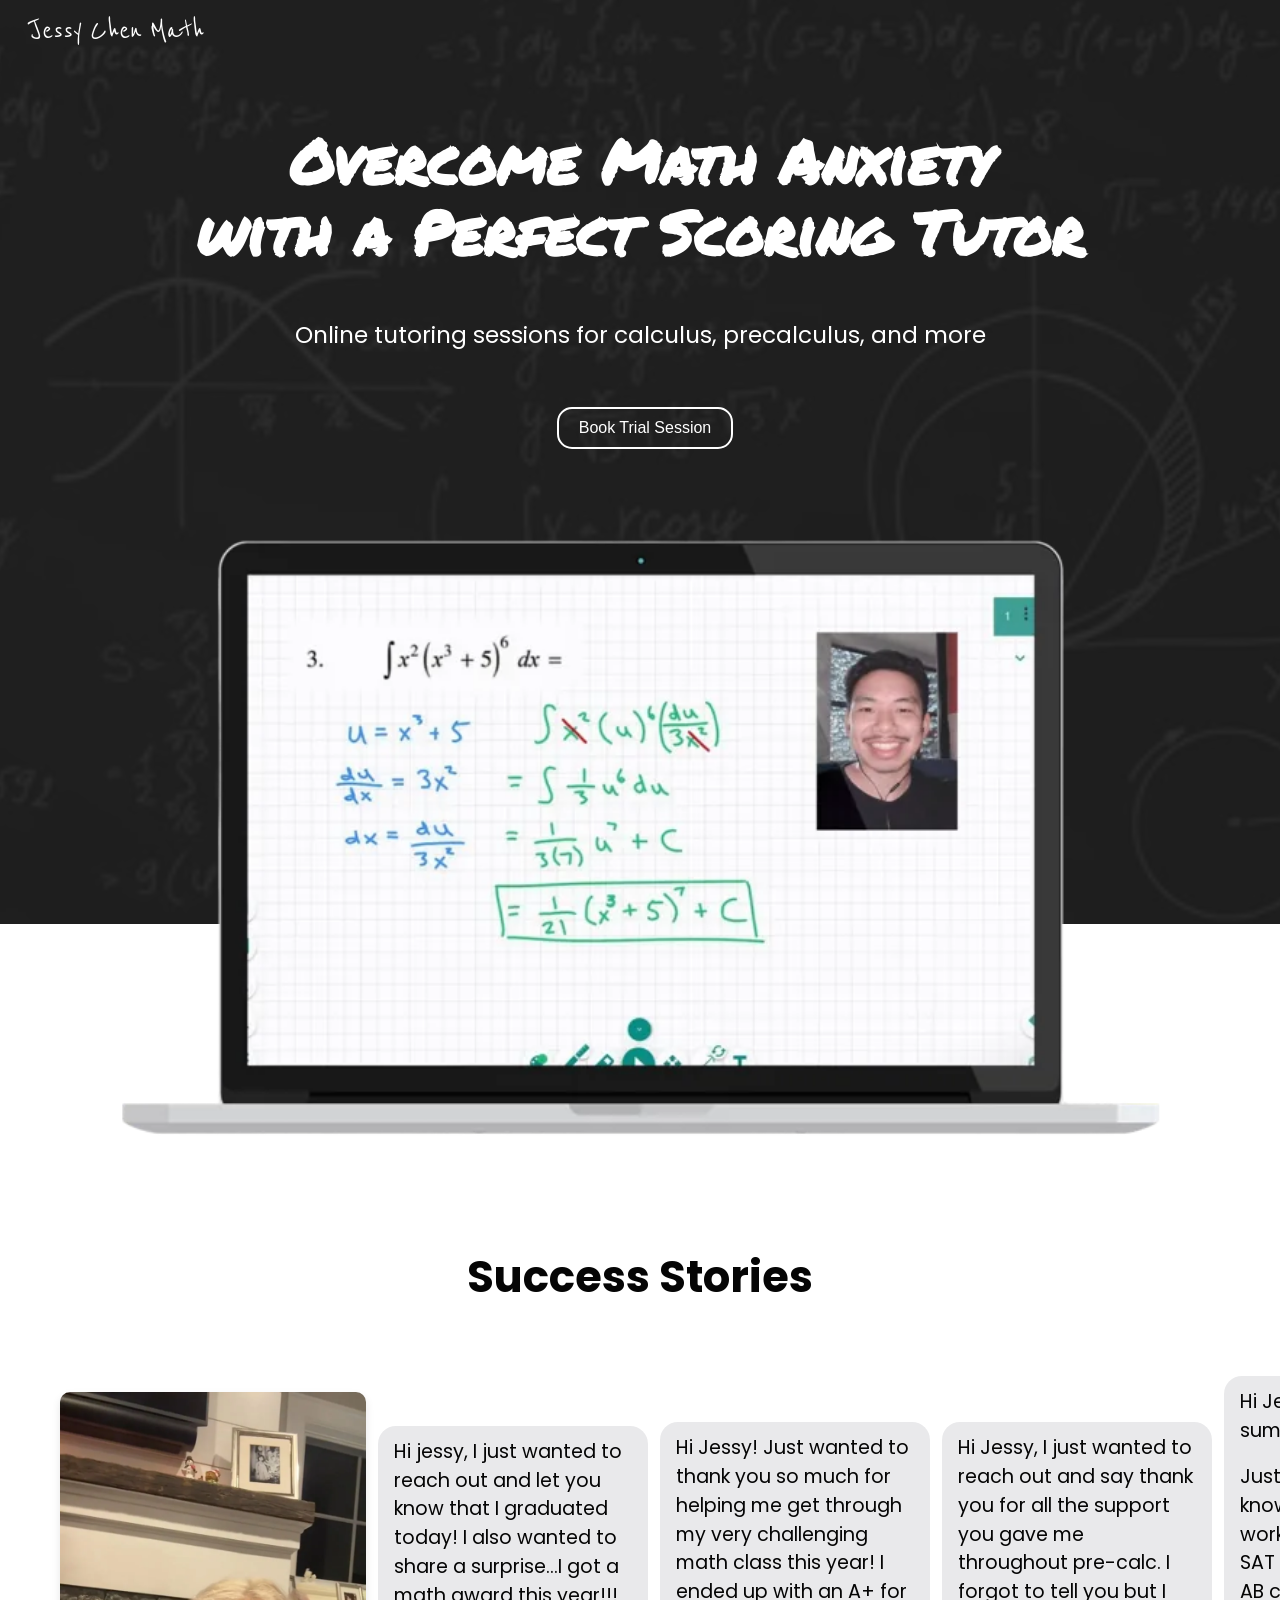
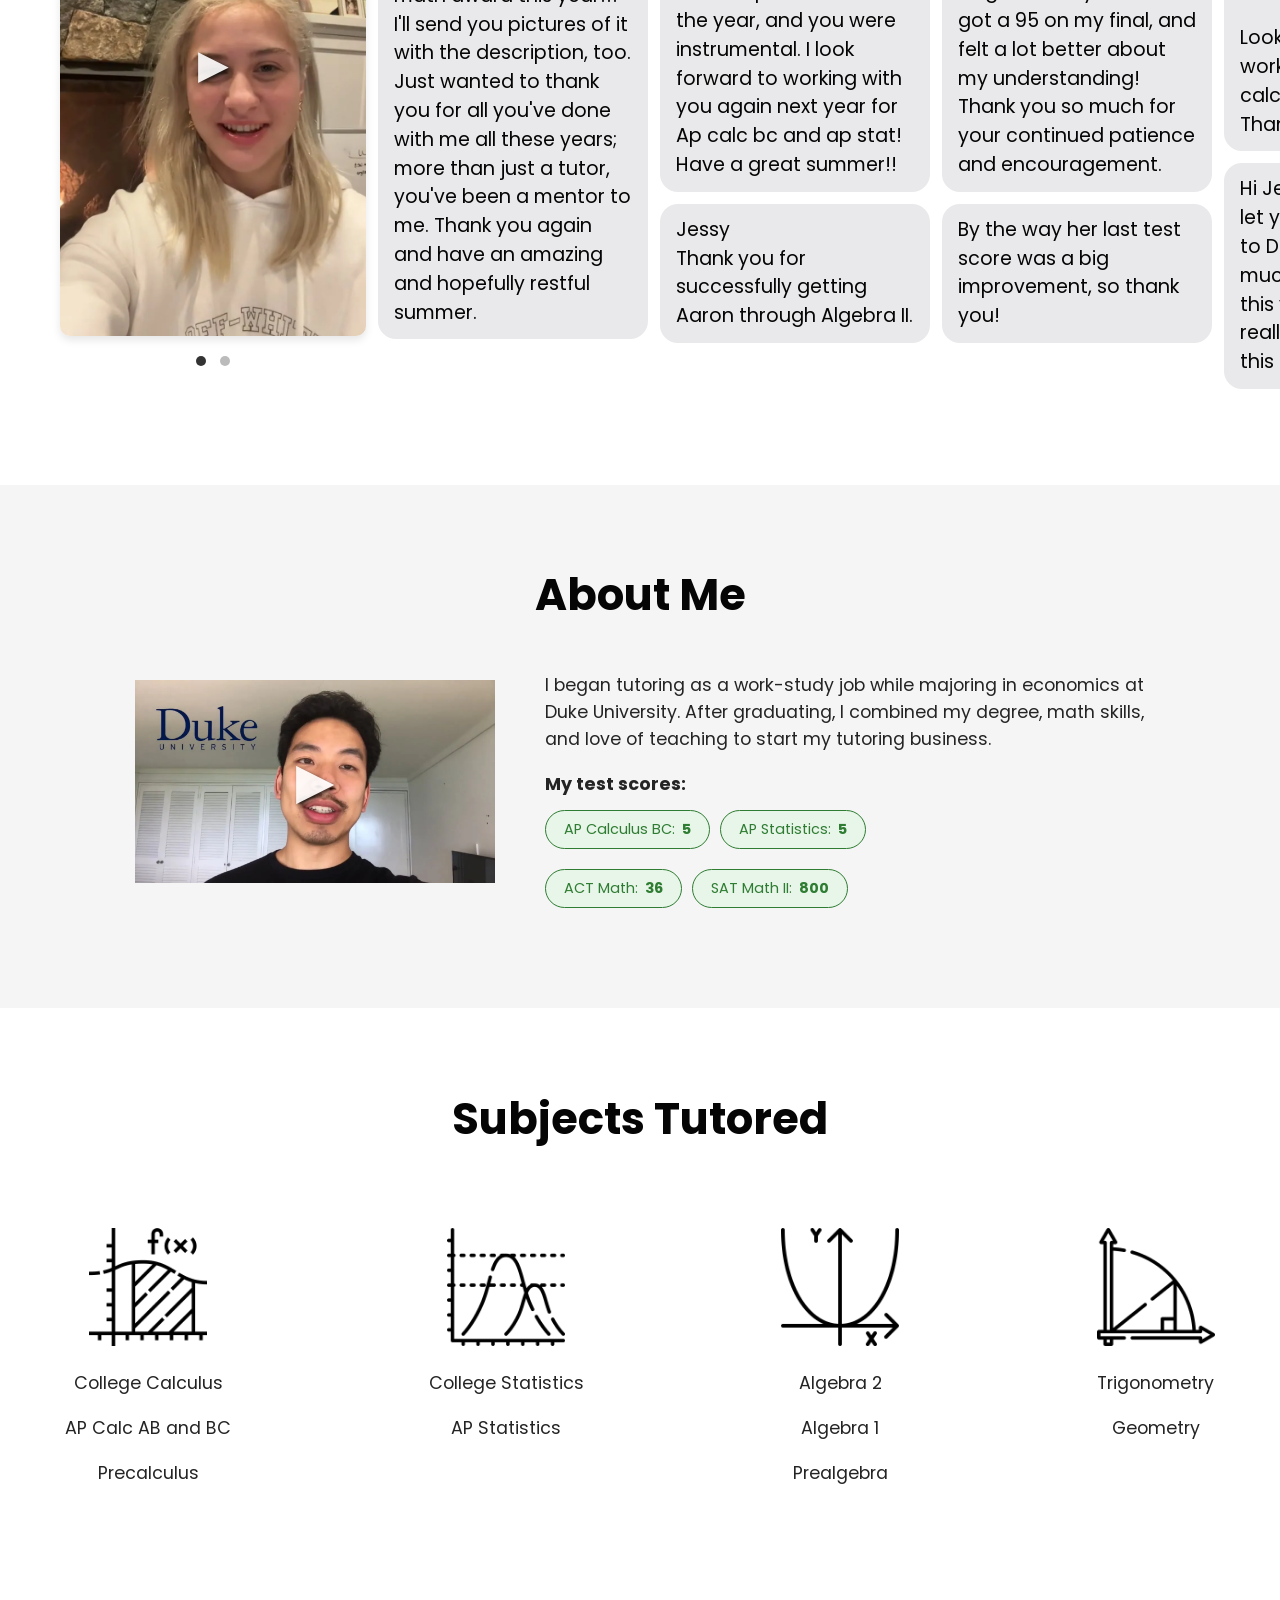
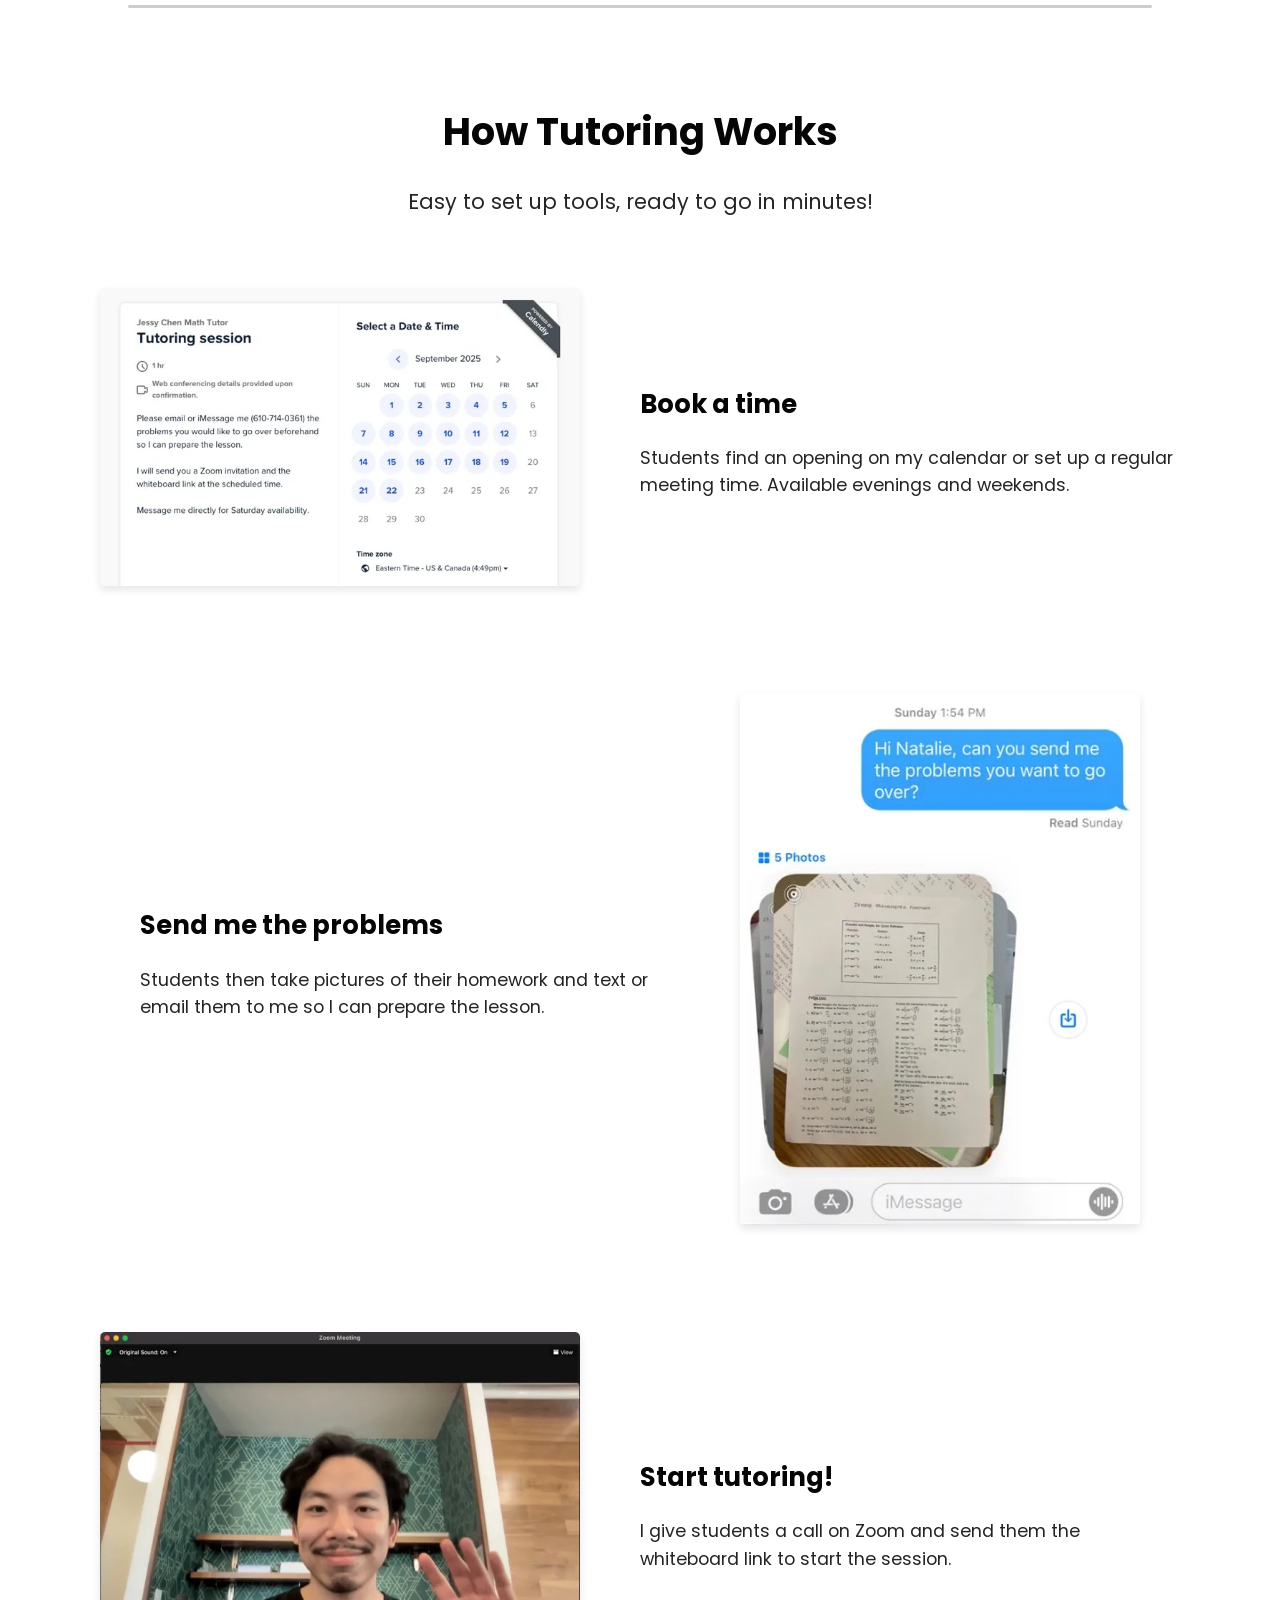
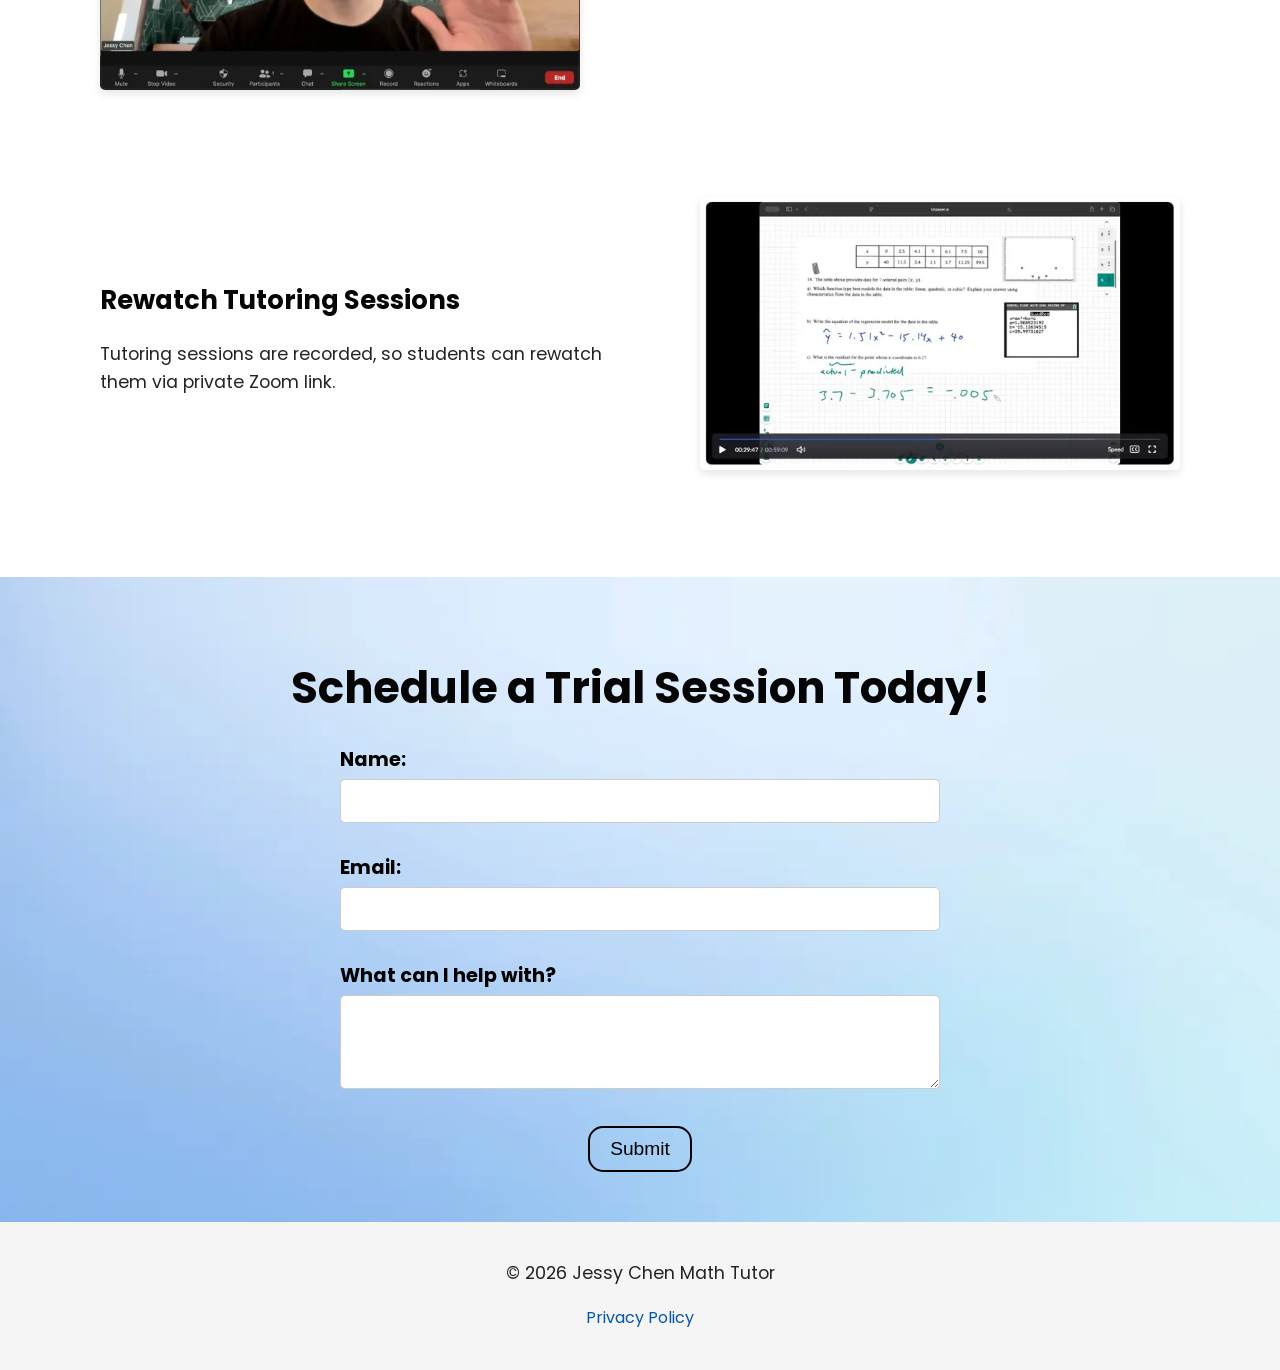
==== commit 54b1afc9: "Remove the gap left below the message board by the hidden slideshow Co-Authored-By: Claude Opus 5.5 " ====
--- a/index.html
+++ b/index.html
@@ -155,8 +155,8 @@
     </style>
     <script>document.documentElement.classList.add('js-anim');</script>
 
-    <link rel="preload" href="style.css?v=151" as="style" onload="this.onload=null;this.rel='stylesheet'">
-    <noscript><link rel="stylesheet" href="style.css?v=151"></noscript>
+    <link rel="preload" href="style.css?v=152" as="style" onload="this.onload=null;this.rel='stylesheet'">
+    <noscript><link rel="stylesheet" href="style.css?v=152"></noscript>
     <link rel="preload" as="font" type="font/woff2" href="fonts/permanent-marker-latin.woff2" crossorigin>
     <link rel="preload" as="font" type="font/woff2" href="fonts/poppins-400-latin.woff2" crossorigin>
 
--- a/style.css
+++ b/style.css
@@ -414,7 +414,8 @@
 /* Full-bleed: cancel the section's 20px side padding so the horizontal
    scroller clips at the window edge instead of 20px short of it. */
 .message-board {
-    margin: 0 -20px 80px;
+    /* ponytail: bottom margin 0 while the testimonials slideshow is hidden; restore 80px (50px mobile) with it */
+    margin: 0 -20px 0;
     padding: 0;
 }
 
@@ -903,7 +904,7 @@
   }
 
   .message-board {
-      margin-bottom: 50px;
+      margin-bottom: 0;
   }
 
   .mb-viewport {
--- a/style.css
+++ b/style.css
@@ -414,7 +414,8 @@
 /* Full-bleed: cancel the section's 20px side padding so the horizontal
    scroller clips at the window edge instead of 20px short of it. */
 .message-board {
-    margin: 0 -20px 80px;
+    /* ponytail: bottom margin 0 while the testimonials slideshow is hidden; restore 80px (50px mobile) with it */
+    margin: 0 -20px 0;
     padding: 0;
 }
 
@@ -903,7 +904,7 @@
   }
 
   .message-board {
-      margin-bottom: 50px;
+      margin-bottom: 0;
   }
 
   .mb-viewport {
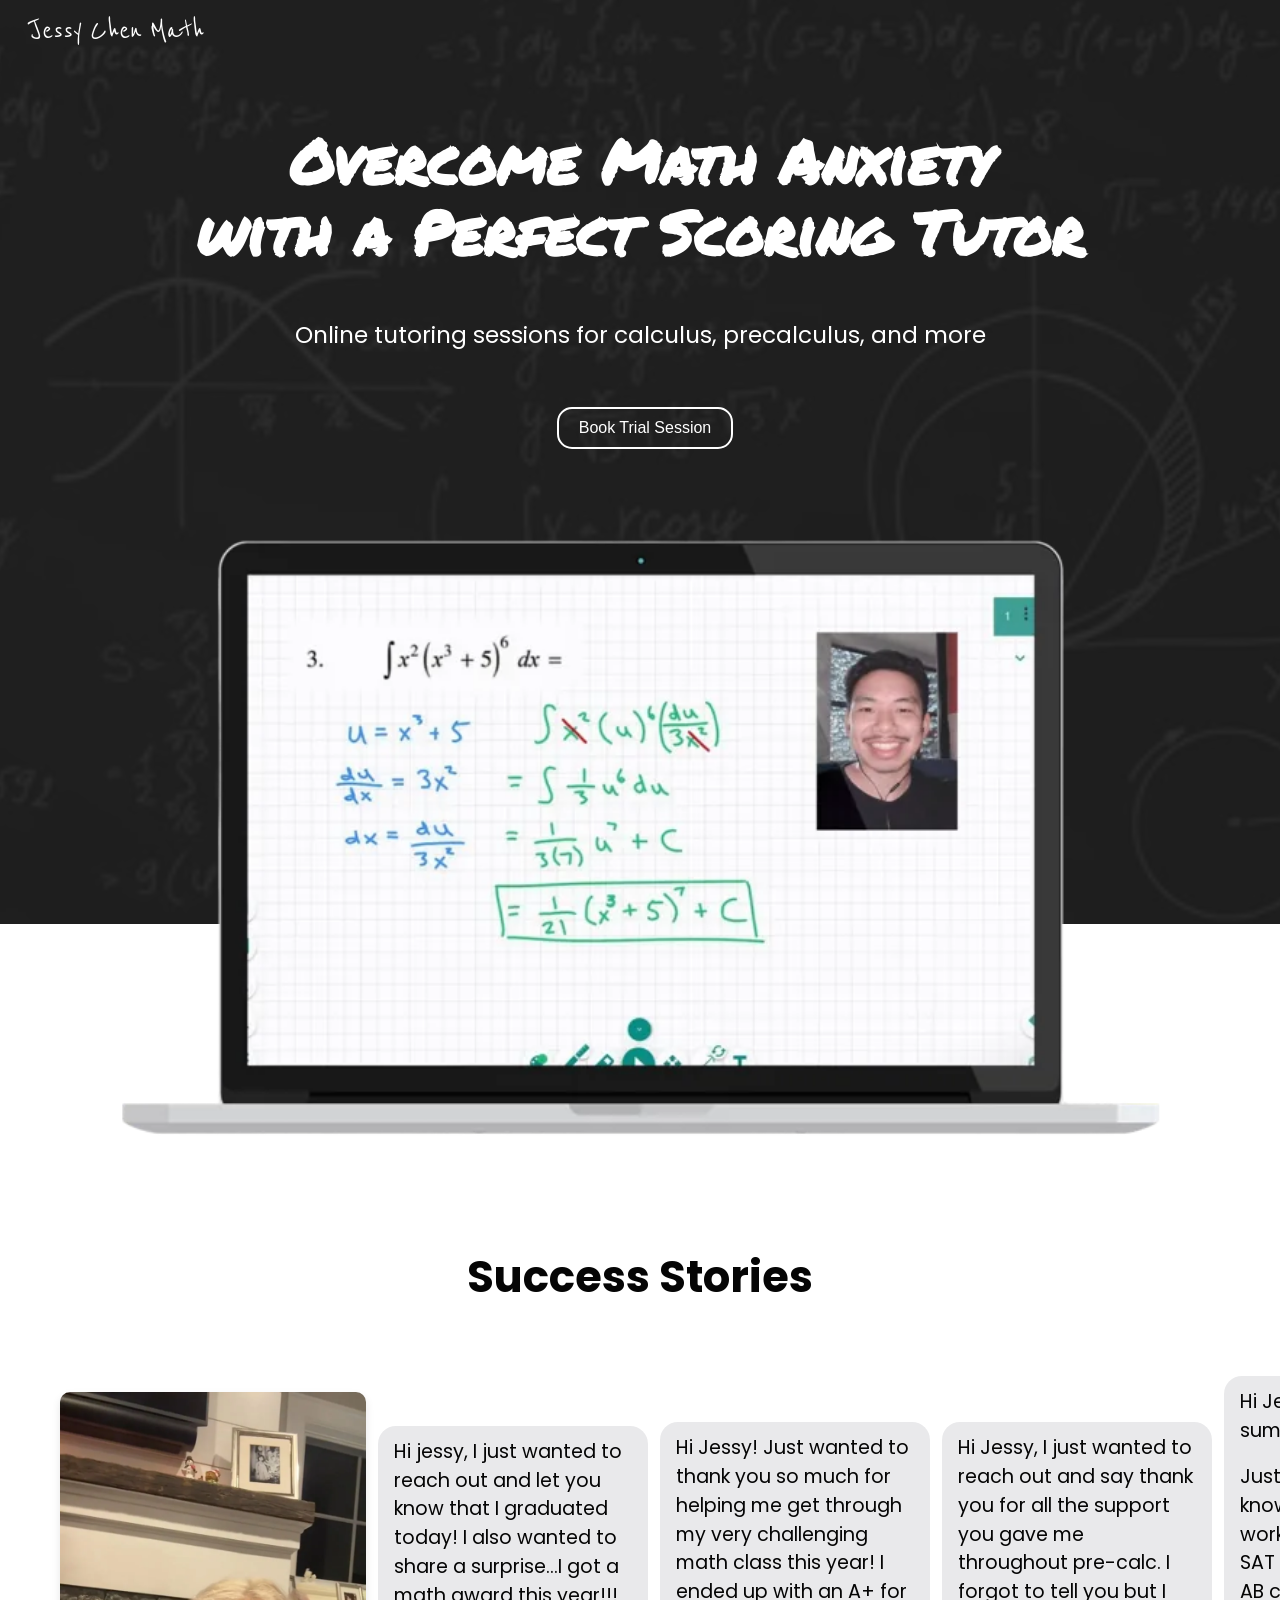
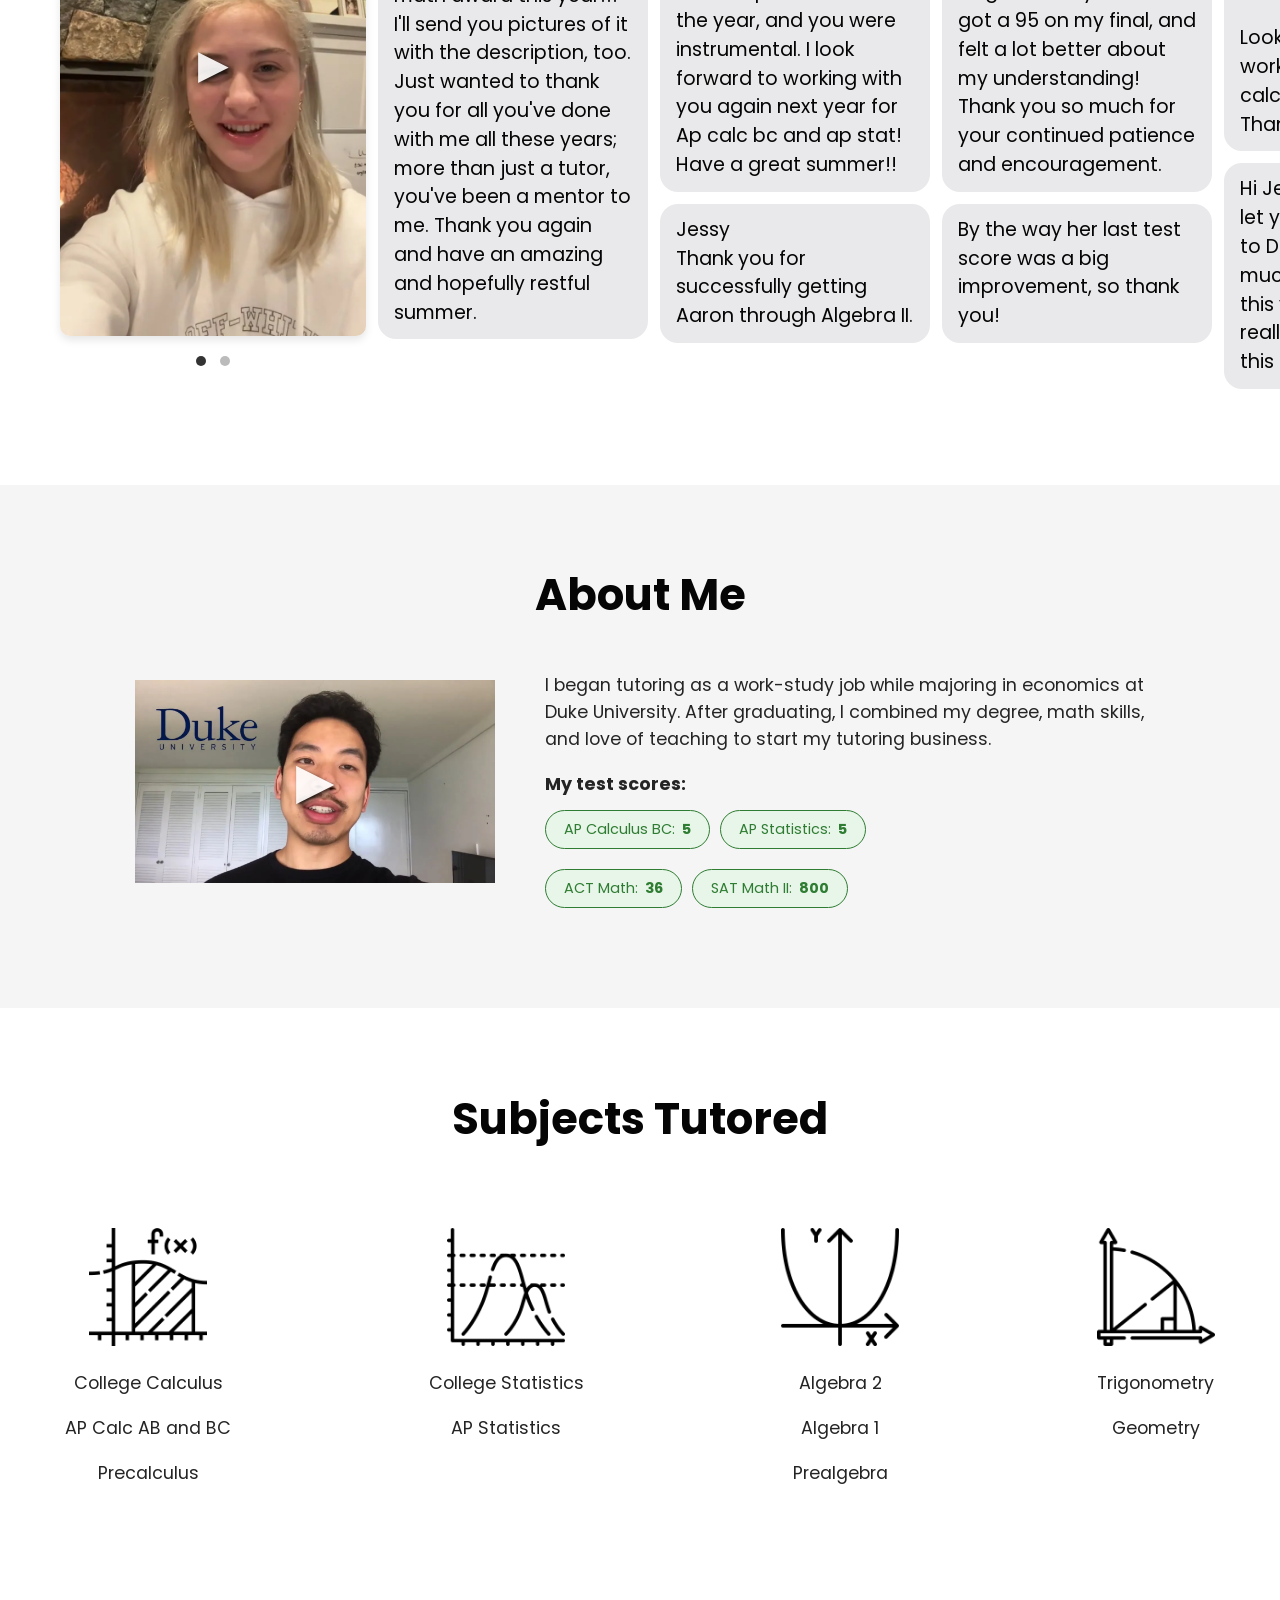
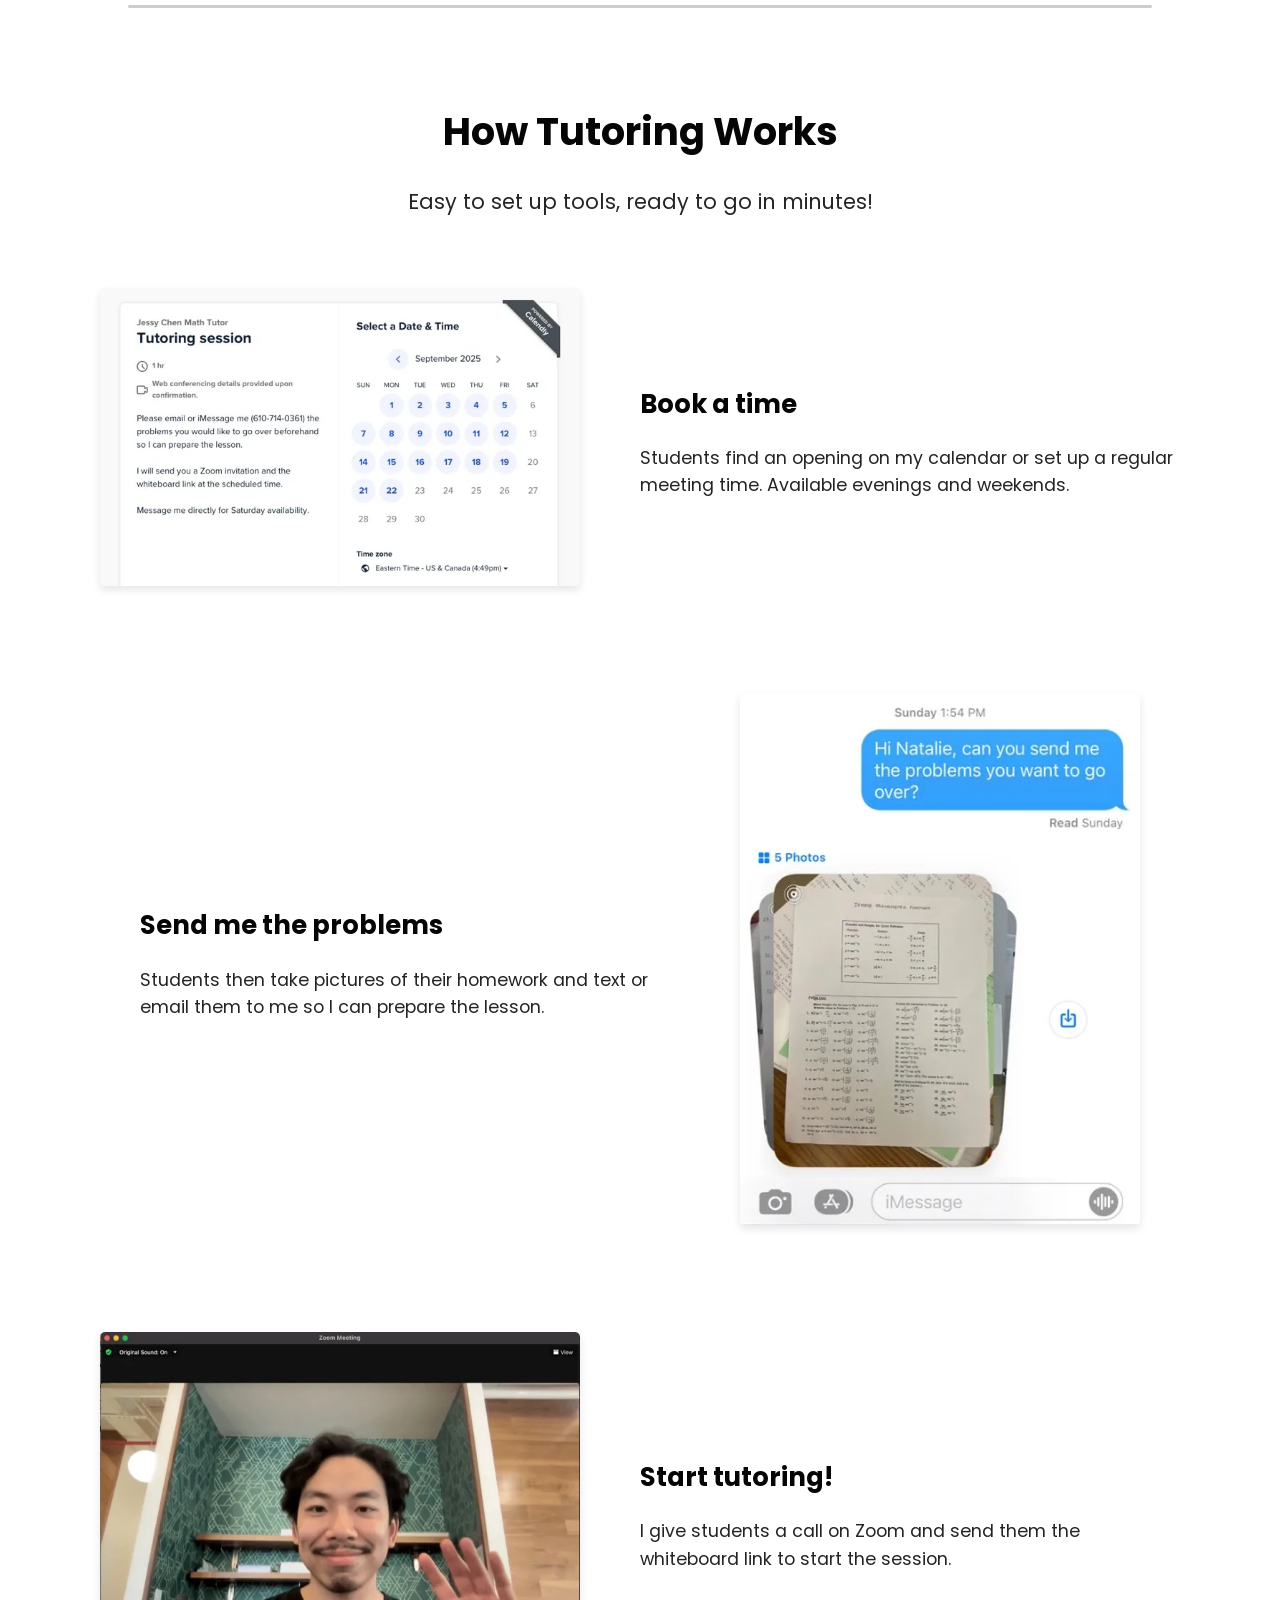
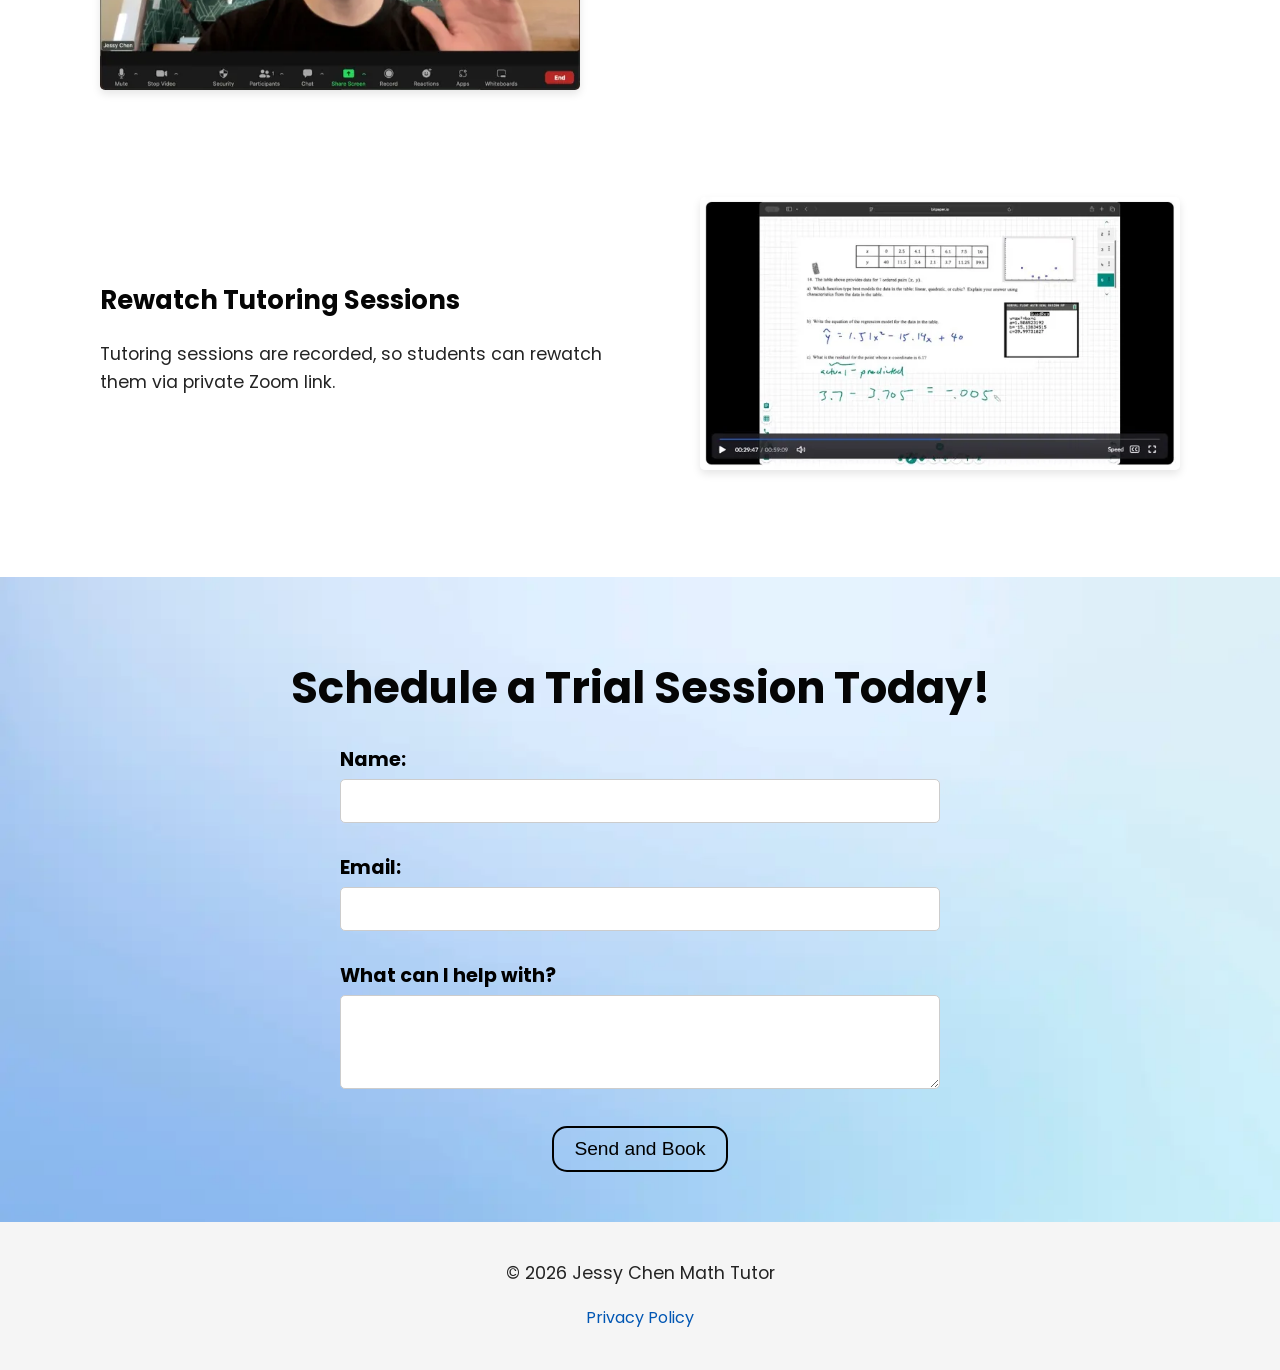
==== commit 6ef86ffb: "Rename contact form button to Send and Book Co-Authored-By: Claude Opus 5.5 <noreply@anthropic.com>" ====
--- a/index.html
+++ b/index.html
@@ -492,7 +492,7 @@
             </div>
 
           
-            <button type="submit">Submit</button>
+            <button type="submit">Send and Book</button>
             
         </form>
     </section>
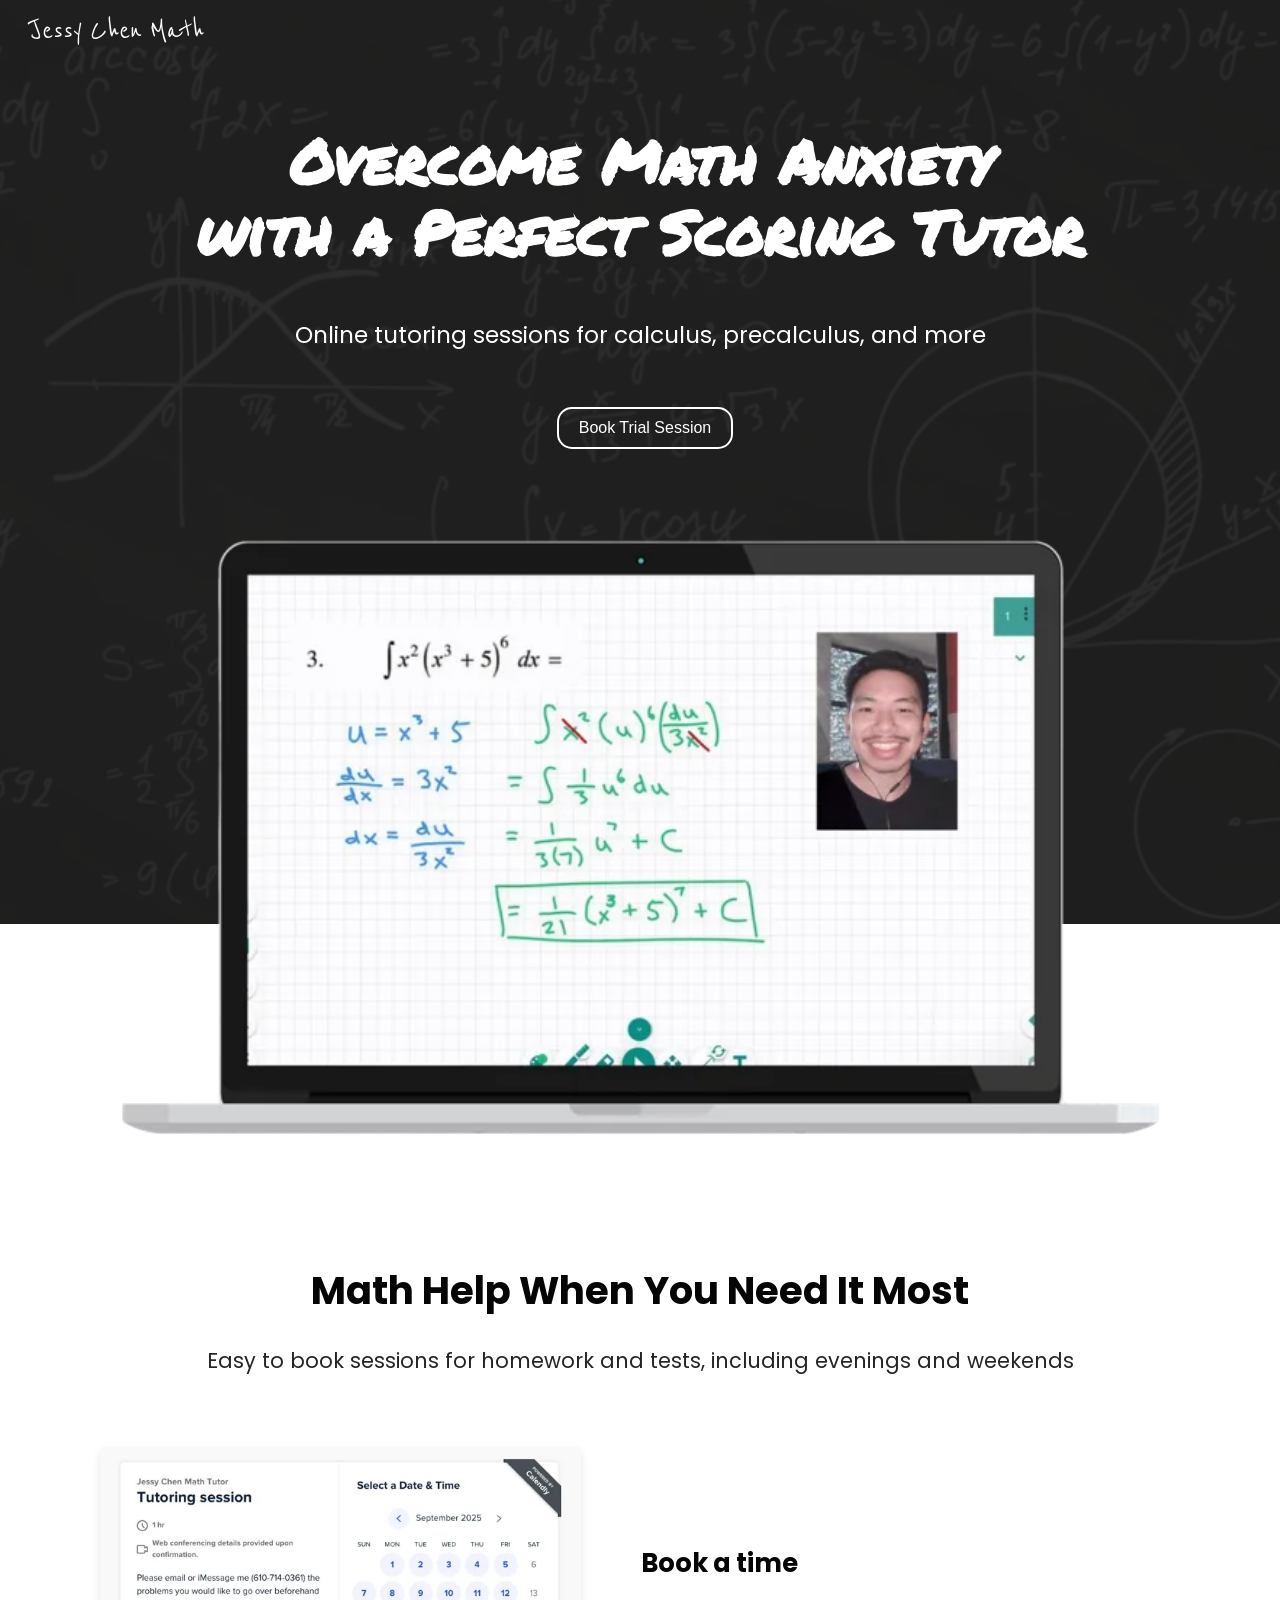
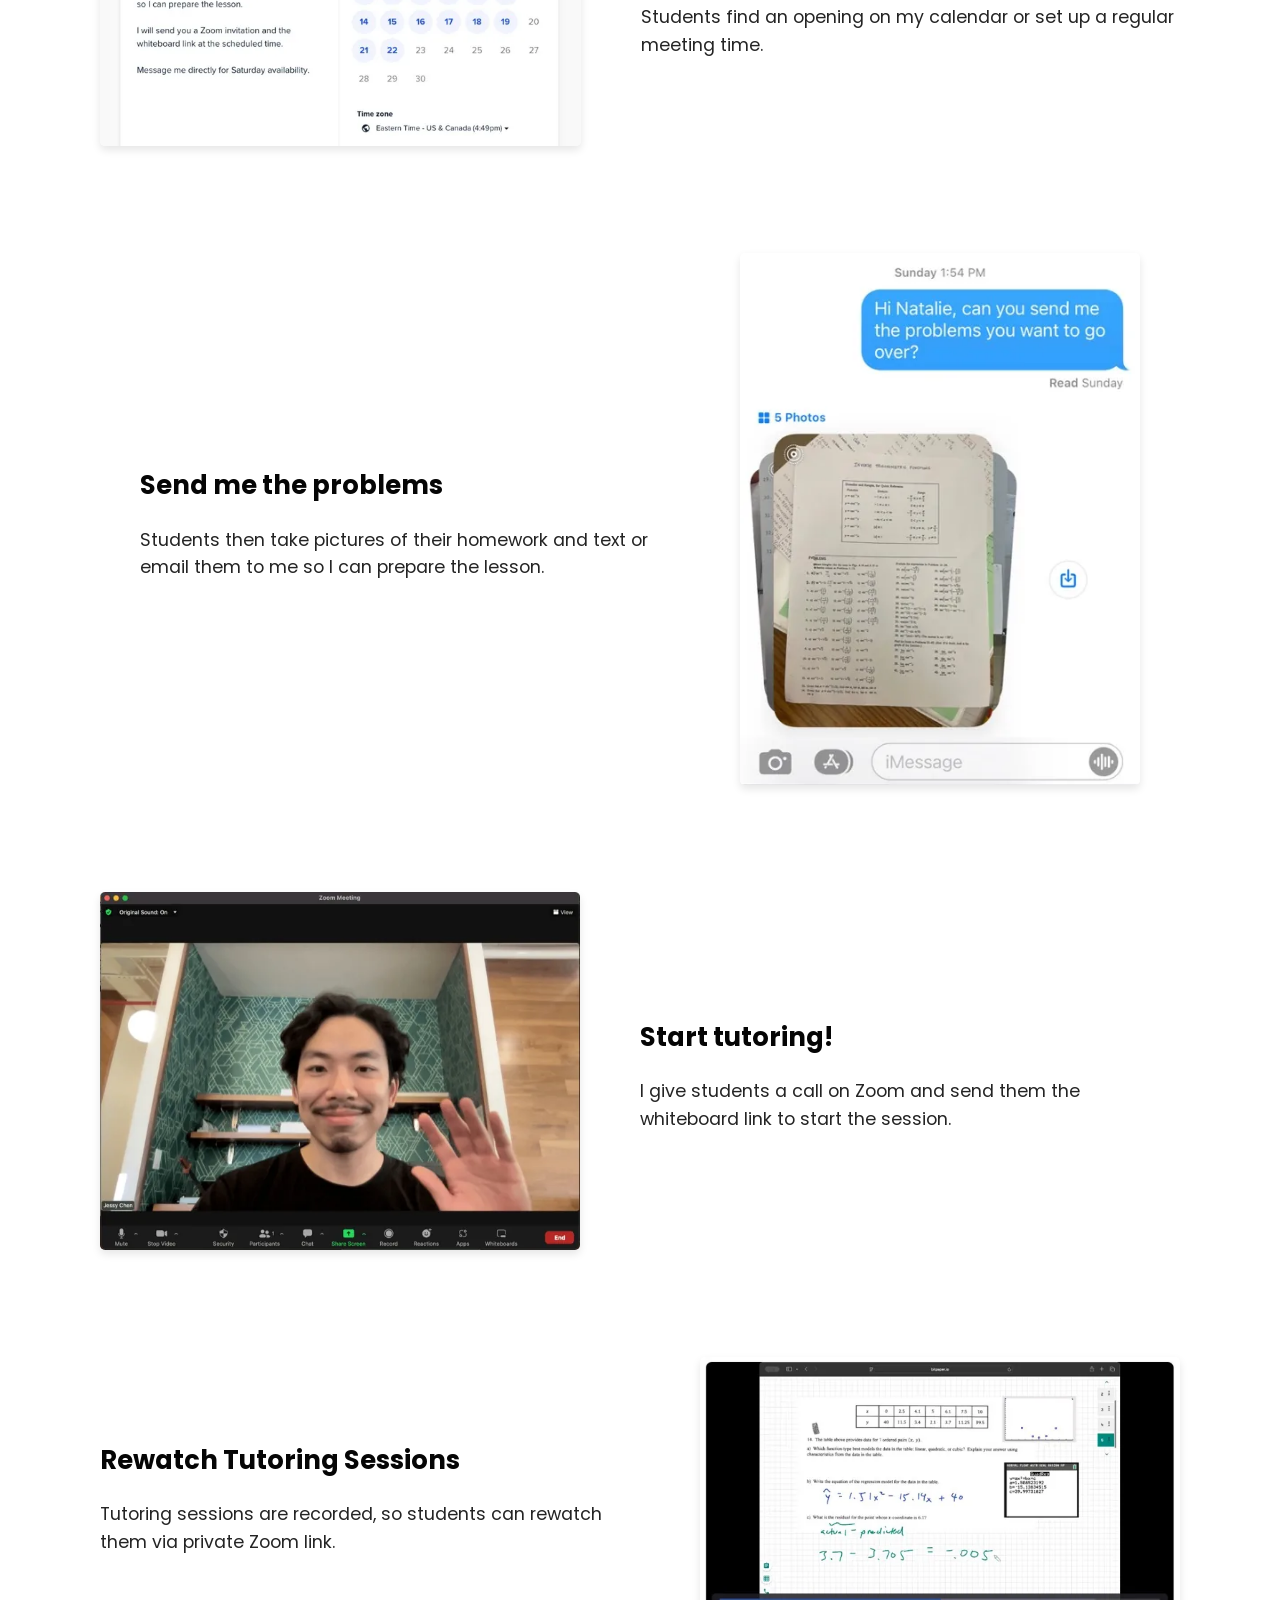
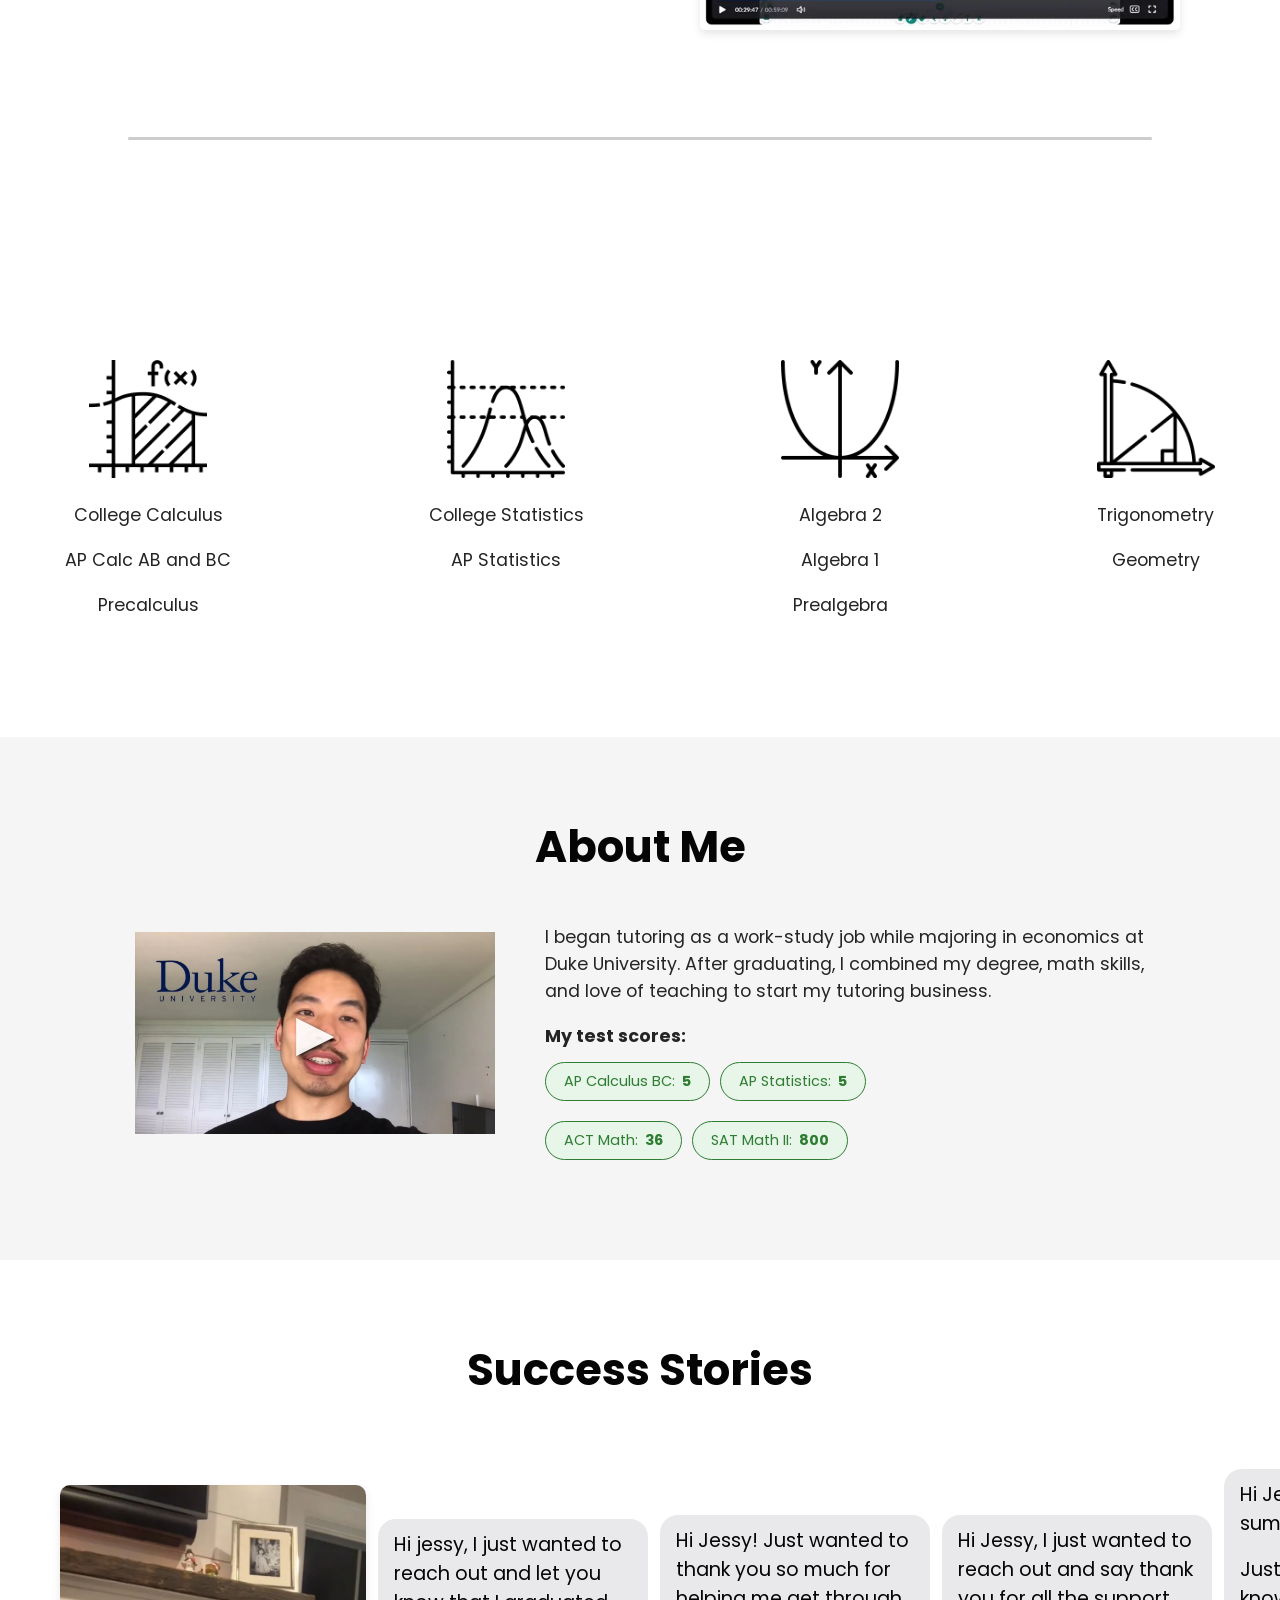
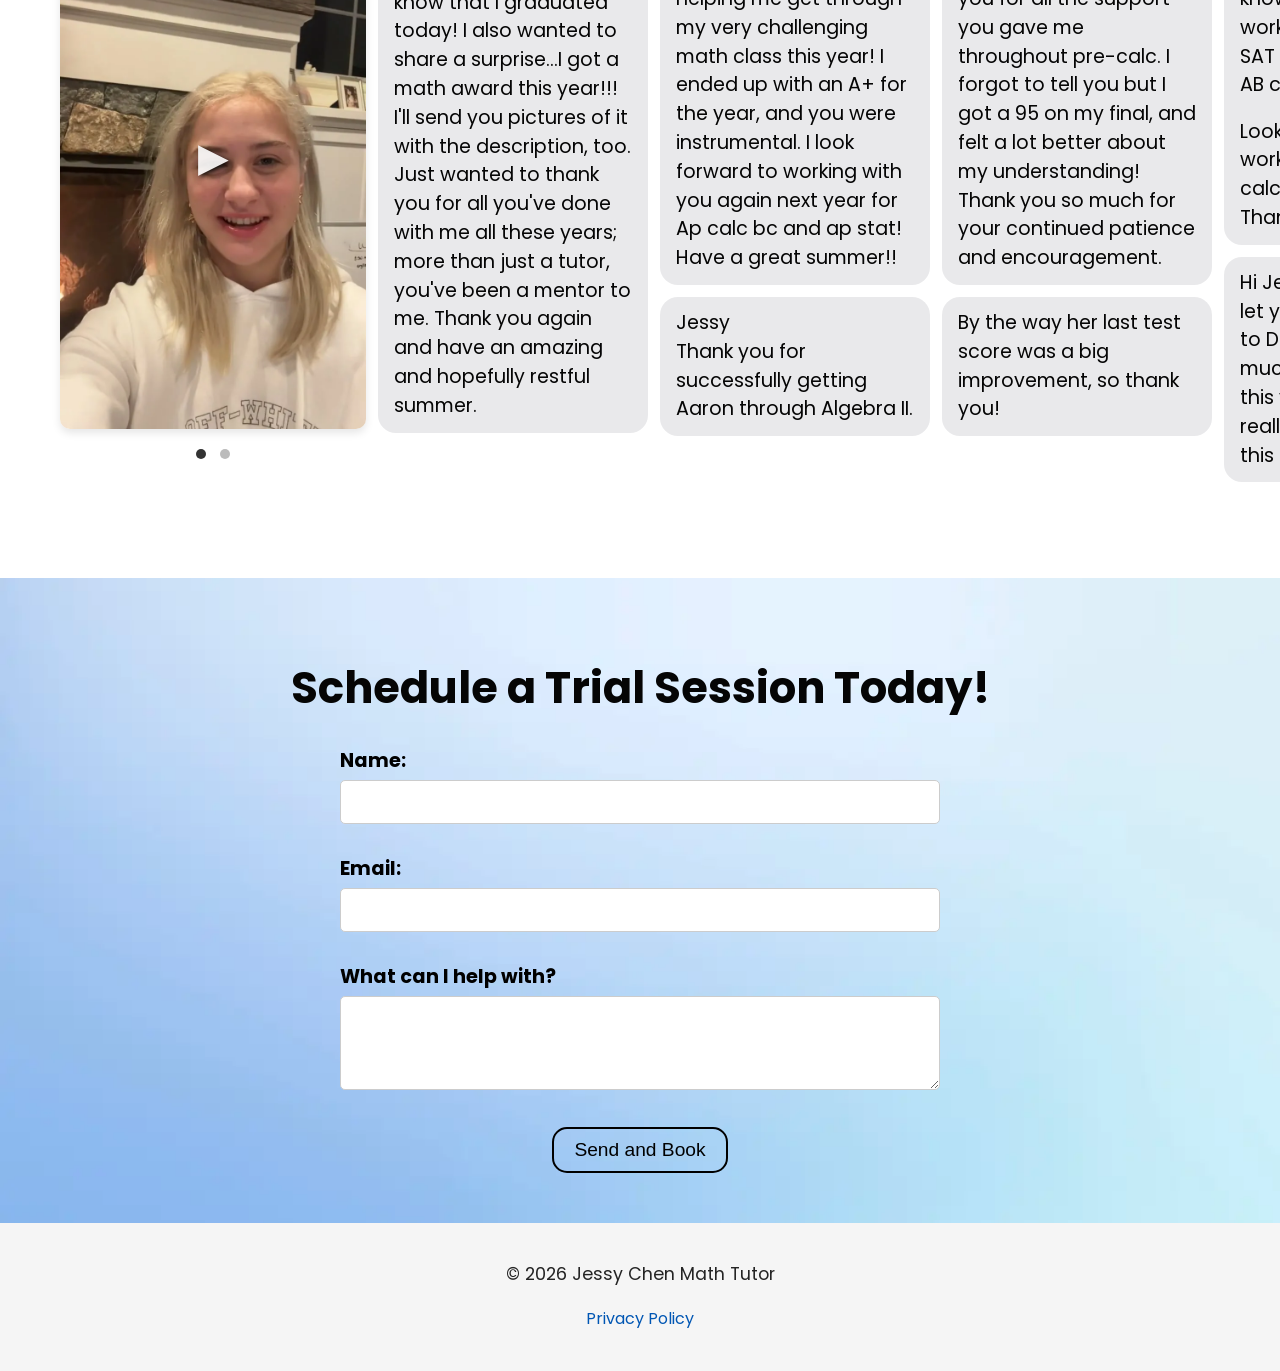
==== commit d18694c3: "Reorder sections, reword steps heading, sharpen hero texture - Sections after the hero now go: how i" ====
--- a/index.html
+++ b/index.html
@@ -155,8 +155,8 @@
     </style>
     <script>document.documentElement.classList.add('js-anim');</script>
 
-    <link rel="preload" href="style.css?v=152" as="style" onload="this.onload=null;this.rel='stylesheet'">
-    <noscript><link rel="stylesheet" href="style.css?v=152"></noscript>
+    <link rel="preload" href="style.css?v=153" as="style" onload="this.onload=null;this.rel='stylesheet'">
+    <noscript><link rel="stylesheet" href="style.css?v=153"></noscript>
     <link rel="preload" as="font" type="font/woff2" href="fonts/permanent-marker-latin.woff2" crossorigin>
     <link rel="preload" as="font" type="font/woff2" href="fonts/poppins-400-latin.woff2" crossorigin>
 
@@ -202,7 +202,7 @@
           <span class="logo-name">Jessy Chen Math</span>
         </div>
         <div class="header-buttons">
-            <button id="book-trial" class="top" type="submit" onclick="scrollToSection('contact-form-section')">Free Trial</button>
+            <button id="book-trial" class="top" type="submit" onclick="openTrialForm()">Free Trial</button>
         </div>
     </header>
 
@@ -210,7 +210,7 @@
         <section class="hero">
           <h1>Overcome Math Anxiety <br>with a Perfect Scoring Tutor</h1>
             <p>Online tutoring sessions for calculus, precalculus, and more</p>
-                <button class="book-session" type="submit" onclick="scrollToSection('contact-form-section')">Book Trial Session</button>
+                <button class="book-session" type="submit" onclick="openTrialForm()">Book Trial Session</button>
         </section>
     </div>
 
@@ -220,6 +220,121 @@
             <img src="laptop.png" alt="Jessy Chen tutoring math on a laptop" class="overlap-image" width="742" height="440" style="height: auto;">
         </picture>
     </div>
+
+    <section class="how-it-works">
+       
+      <div class="intro reveal-heading">
+      <h2>Math Help When You Need It Most</h2>
+        <p>Easy to book sessions for homework and tests, including evenings and weekends</p></div>
+        <div class="step">
+            <div class="step-content">
+                <h3>Book a time</h3>
+                <p>Students find an opening on my calendar or set up a regular meeting time.</p>
+            </div>
+            <div class="step-image reveal-right">
+                <picture>
+                    <source srcset="step1.webp" type="image/webp">
+                    <img src="step1.jpg" alt="Booking a math tutoring session on an online calendar" loading="lazy" width="670" height="416">
+                </picture>
+            </div>
+        </div>
+        <div class="step">
+            <div class="step-image reveal-left">
+                <picture>
+                    <source srcset="step2.webp" type="image/webp">
+                    <img src="step2.jpeg" alt="Step 2 - Send homework problems" id="text" loading="lazy" width="450" height="598">
+                </picture>
+            </div>
+            <div class="step-content">
+                <h3>Send me the problems</h3>
+                <p>Students then take pictures of their homework and text or email them to me so I can prepare the lesson.</p>
+            </div>
+        </div>
+        <div class="step">
+            <div class="step-content">
+                <h3>Start tutoring!</h3>
+                <p>I give students a call on Zoom and send them the whiteboard link to start the session.</p>
+            </div>
+            <div class="step-image reveal-right">
+                <picture>
+                    <source srcset="step3.webp" type="image/webp">
+                    <img src="step3.jpg" alt="Jessy Chen leading an online math tutoring session over Zoom" loading="lazy" width="670" height="500">
+                </picture>
+            </div>
+        </div>
+        <div class="step">
+            <div class="step-image shadow reveal-left">
+                <picture>
+                    <source srcset="step4.webp" type="image/webp">
+                    <img src="step4.jpg" alt="Rewatching a recorded math tutoring session via private Zoom link" loading="lazy" width="670" height="382">
+                </picture>
+            </div>
+            <div class="step-content">
+                <h3>Rewatch Tutoring Sessions</h3>
+                <p>Tutoring sessions are recorded, so students can rewatch them via private Zoom link.</p>
+            </div>
+        </div>
+    </section>
+
+    <hr class="section-divider">
+
+    <section class="subjects-tutored">
+        <h2 class="reveal-heading">Subjects Tutored</h2>
+        <div class="subjects">
+             <div class="subject">
+                <img src="calculus.png" alt="Calculus Icon" loading="lazy" width="512" height="512">
+                <p>College Calculus</p>
+                <p>AP Calc AB and BC</p>
+                <p>Precalculus</p>
+            </div>
+
+            <div class="subject">
+                <img src="statistics.png" alt="Statistics Icon" loading="lazy" width="512" height="512">
+                <p>College Statistics</p>
+                <p>AP Statistics</p>
+            </div>
+            <div class="subject">
+                <img src="algebra.png" alt="Algebra Icon" loading="lazy" width="512" height="512">
+                 <p>Algebra 2</p>
+                 <p>Algebra 1</p>
+                <p>Prealgebra</p>
+                
+               
+            </div>
+          
+            
+            <div class="subject">
+                <img src="geometry.png" alt="Geometry Icon" loading="lazy" width="512" height="512">
+                <p>Trigonometry</p>
+                <p>Geometry</p>
+                
+            </div>
+           
+            
+        </div>
+    </section>
+
+    <section class="about-me">
+        <h2 class="reveal-heading">About Me</h2>
+        <div class="about-me-content">
+            <div class="about-me-video">
+                <div class="vimeo-lazy" data-video-id="1111069529" data-width="380" data-height="215" style="width: 380px; max-width: 100%; aspect-ratio: 16 / 9; position: relative; cursor: pointer; display: flex; align-items: center; justify-content: center;"><picture><source srcset="thumb.webp" type="image/webp"><img src="thumb.jpg" alt="Jessy Chen introducing her tutoring" loading="lazy" decoding="async" style="position:absolute;inset:0;width:100%;height:100%;object-fit:cover;"></picture>
+                    <div style="position:relative; color: white; font-size: 50px; text-shadow: 2px 2px 4px rgba(0,0,0,0.8); opacity: 0.9;">▶</div>
+                </div>
+            </div>
+            <div class="about-me-text">
+                <p>I began tutoring as a work-study job while majoring in economics at Duke University. After graduating, I combined my degree, math skills, and love of teaching to start my tutoring business.</p>
+                <p class="test-scores-label"><b>My test scores:</b></p>
+                <div class="score-chips">
+                    <span class="chip">AP Calculus BC: <strong>5</strong></span>
+                    <span class="chip">AP Statistics: <strong>5</strong></span>
+                    <span class="chip-break"></span>
+                    <span class="chip">ACT Math: <strong>36</strong></span>
+                    <span class="chip">SAT Math II: <strong>800</strong></span>
+                </div>
+            </div>
+        </div>
+    </section>
 
     <section class="messages-section">
         <h2 class="reveal-heading">Success Stories</h2>
@@ -358,123 +473,6 @@
         </div>
     </section>
 
-  
-
-    <section class="about-me">
-        <h2 class="reveal-heading">About Me</h2>
-        <div class="about-me-content">
-            <div class="about-me-video">
-                <div class="vimeo-lazy" data-video-id="1111069529" data-width="380" data-height="215" style="width: 380px; max-width: 100%; aspect-ratio: 16 / 9; position: relative; cursor: pointer; display: flex; align-items: center; justify-content: center;"><picture><source srcset="thumb.webp" type="image/webp"><img src="thumb.jpg" alt="Jessy Chen introducing her tutoring" loading="lazy" decoding="async" style="position:absolute;inset:0;width:100%;height:100%;object-fit:cover;"></picture>
-                    <div style="position:relative; color: white; font-size: 50px; text-shadow: 2px 2px 4px rgba(0,0,0,0.8); opacity: 0.9;">▶</div>
-                </div>
-            </div>
-            <div class="about-me-text">
-                <p>I began tutoring as a work-study job while majoring in economics at Duke University. After graduating, I combined my degree, math skills, and love of teaching to start my tutoring business.</p>
-                <p class="test-scores-label"><b>My test scores:</b></p>
-                <div class="score-chips">
-                    <span class="chip">AP Calculus BC: <strong>5</strong></span>
-                    <span class="chip">AP Statistics: <strong>5</strong></span>
-                    <span class="chip-break"></span>
-                    <span class="chip">ACT Math: <strong>36</strong></span>
-                    <span class="chip">SAT Math II: <strong>800</strong></span>
-                </div>
-            </div>
-        </div>
-    </section>
-
-    <section class="subjects-tutored">
-        <h2 class="reveal-heading">Subjects Tutored</h2>
-        <div class="subjects">
-             <div class="subject">
-                <img src="calculus.png" alt="Calculus Icon" loading="lazy" width="512" height="512">
-                <p>College Calculus</p>
-                <p>AP Calc AB and BC</p>
-                <p>Precalculus</p>
-            </div>
-
-            <div class="subject">
-                <img src="statistics.png" alt="Statistics Icon" loading="lazy" width="512" height="512">
-                <p>College Statistics</p>
-                <p>AP Statistics</p>
-            </div>
-            <div class="subject">
-                <img src="algebra.png" alt="Algebra Icon" loading="lazy" width="512" height="512">
-                 <p>Algebra 2</p>
-                 <p>Algebra 1</p>
-                <p>Prealgebra</p>
-                
-               
-            </div>
-          
-            
-            <div class="subject">
-                <img src="geometry.png" alt="Geometry Icon" loading="lazy" width="512" height="512">
-                <p>Trigonometry</p>
-                <p>Geometry</p>
-                
-            </div>
-           
-            
-        </div>
-    </section>
-
-    <hr class="section-divider">
-
-    <section class="how-it-works">
-       
-      <div class="intro reveal-heading">
-      <h2>How Tutoring Works</h2>
-        <p>Easy to set up tools, ready to go in minutes!</p></div>
-        <div class="step">
-            <div class="step-content">
-                <h3>Book a time</h3>
-                <p>Students find an opening on my calendar or set up a regular meeting time. Available evenings and weekends.</p>
-            </div>
-            <div class="step-image reveal-right">
-                <picture>
-                    <source srcset="step1.webp" type="image/webp">
-                    <img src="step1.jpg" alt="Booking a math tutoring session on an online calendar" loading="lazy" width="670" height="416">
-                </picture>
-            </div>
-        </div>
-        <div class="step">
-            <div class="step-image reveal-left">
-                <picture>
-                    <source srcset="step2.webp" type="image/webp">
-                    <img src="step2.jpeg" alt="Step 2 - Send homework problems" id="text" loading="lazy" width="450" height="598">
-                </picture>
-            </div>
-            <div class="step-content">
-                <h3>Send me the problems</h3>
-                <p>Students then take pictures of their homework and text or email them to me so I can prepare the lesson.</p>
-            </div>
-        </div>
-        <div class="step">
-            <div class="step-content">
-                <h3>Start tutoring!</h3>
-                <p>I give students a call on Zoom and send them the whiteboard link to start the session.</p>
-            </div>
-            <div class="step-image reveal-right">
-                <picture>
-                    <source srcset="step3.webp" type="image/webp">
-                    <img src="step3.jpg" alt="Jessy Chen leading an online math tutoring session over Zoom" loading="lazy" width="670" height="500">
-                </picture>
-            </div>
-        </div>
-        <div class="step">
-            <div class="step-image shadow reveal-left">
-                <picture>
-                    <source srcset="step4.webp" type="image/webp">
-                    <img src="step4.jpg" alt="Rewatching a recorded math tutoring session via private Zoom link" loading="lazy" width="670" height="382">
-                </picture>
-            </div>
-            <div class="step-content">
-                <h3>Rewatch Tutoring Sessions</h3>
-                <p>Tutoring sessions are recorded, so students can rewatch them via private Zoom link.</p>
-            </div>
-        </div>
-    </section>
-
     <section class="contact-form-section" id="contact-form-section">
         <h2 class="reveal-heading">Schedule a Trial Session Today!</h2>
         <form class="contact-form" action="/book-trial.html" netlify>
@@ -497,12 +495,19 @@
         </form>
     </section>
 
+    <!-- Trial popup: openTrialForm() moves the contact form above in here, so it
+         stays a single Netlify form. -->
+    <dialog id="trial-dialog" autofocus class="contact-form-section" aria-labelledby="trial-dialog-title">
+        <button type="button" class="dialog-close" aria-label="Close" onclick="this.closest('dialog').close()">&times;</button>
+        <h2 id="trial-dialog-title">Schedule a Trial Session Today!</h2>
+    </dialog>
+
     <footer>
         <p>&copy; 2026 Jessy Chen Math Tutor</p>
         <a href="privacy-policy.html">Privacy Policy</a>
     </footer>
 
-    <script src="script.js?v=23" defer></script>
+    <script src="script.js?v=25" defer></script>
     
     <!-- Vimeo Lazy Loading Script -->
     <script>
--- a/style.css
+++ b/style.css
@@ -772,11 +772,55 @@
 }
 
 .contact-form button {
-    
+
     cursor: pointer;
     font-size: 1.2em; /* Increase font size for button */
     display: block;
     margin: 0 auto;
+}
+
+/* Trial popup: reuses .contact-form-section's background and padding. */
+#trial-dialog {
+    border: 0;
+    border-radius: 12px;
+    width: min(600px, calc(100% - 32px));
+    max-height: calc(100% - 32px);
+    box-sizing: border-box;
+    padding: 40px 24px 30px;
+}
+
+/* autofocus on the dialog keeps showModal() from focusing (and ringing) the X. */
+#trial-dialog:focus {
+    outline: none;
+}
+
+#trial-dialog::backdrop {
+    background: rgba(0, 0, 0, 0.6);
+}
+
+#trial-dialog h2 {
+    margin-top: 0;
+}
+
+body:has(#trial-dialog[open]) {
+    overflow: hidden;
+}
+
+.dialog-close {
+    position: absolute;
+    top: 6px;
+    right: 10px;
+    margin: 0;
+    padding: 0 8px;
+    border: 0;
+    font-size: 2em;
+    line-height: 1;
+}
+
+.dialog-close:hover {
+    background: none;
+    color: #555;
+    border: 0;
 }
 
 
--- a/style.css
+++ b/style.css
@@ -772,11 +772,55 @@
 }
 
 .contact-form button {
-    
+
     cursor: pointer;
     font-size: 1.2em; /* Increase font size for button */
     display: block;
     margin: 0 auto;
+}
+
+/* Trial popup: reuses .contact-form-section's background and padding. */
+#trial-dialog {
+    border: 0;
+    border-radius: 12px;
+    width: min(600px, calc(100% - 32px));
+    max-height: calc(100% - 32px);
+    box-sizing: border-box;
+    padding: 40px 24px 30px;
+}
+
+/* autofocus on the dialog keeps showModal() from focusing (and ringing) the X. */
+#trial-dialog:focus {
+    outline: none;
+}
+
+#trial-dialog::backdrop {
+    background: rgba(0, 0, 0, 0.6);
+}
+
+#trial-dialog h2 {
+    margin-top: 0;
+}
+
+body:has(#trial-dialog[open]) {
+    overflow: hidden;
+}
+
+.dialog-close {
+    position: absolute;
+    top: 6px;
+    right: 10px;
+    margin: 0;
+    padding: 0 8px;
+    border: 0;
+    font-size: 2em;
+    line-height: 1;
+}
+
+.dialog-close:hover {
+    background: none;
+    color: #555;
+    border: 0;
 }
 
 
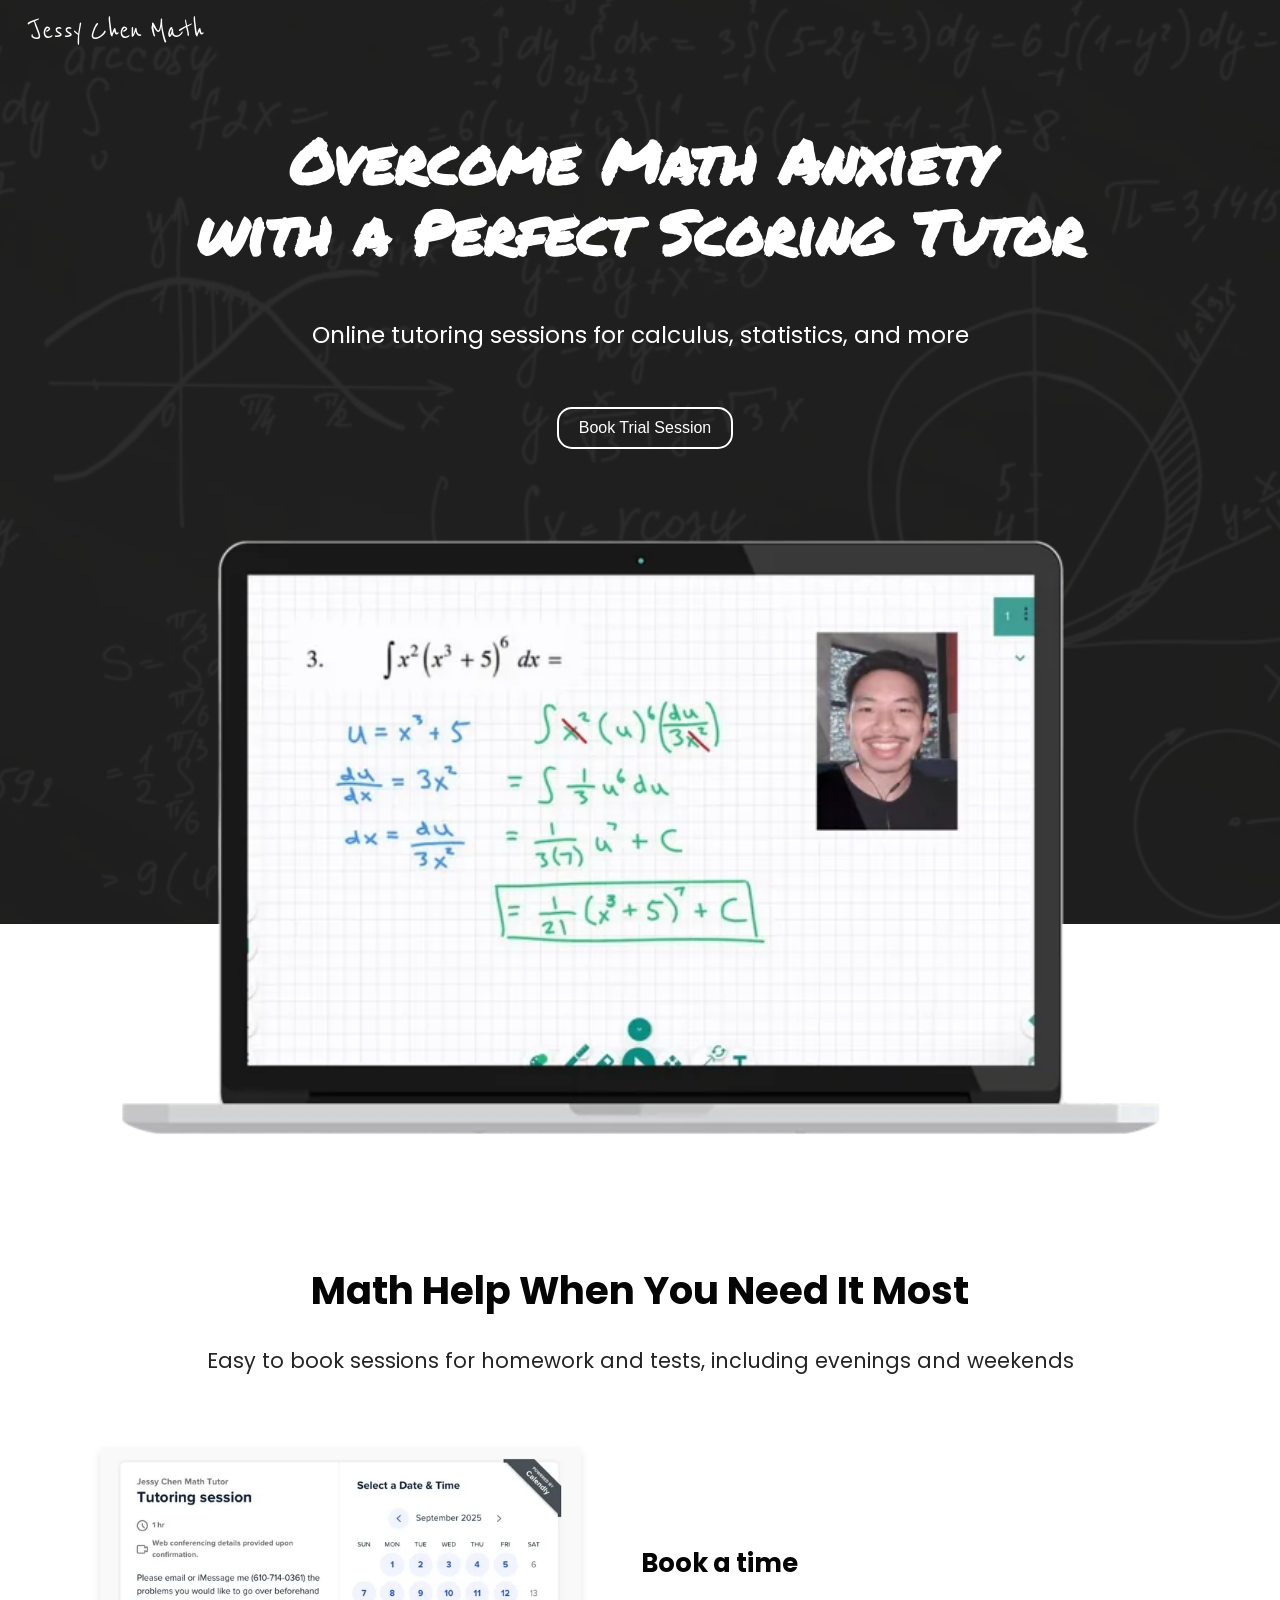
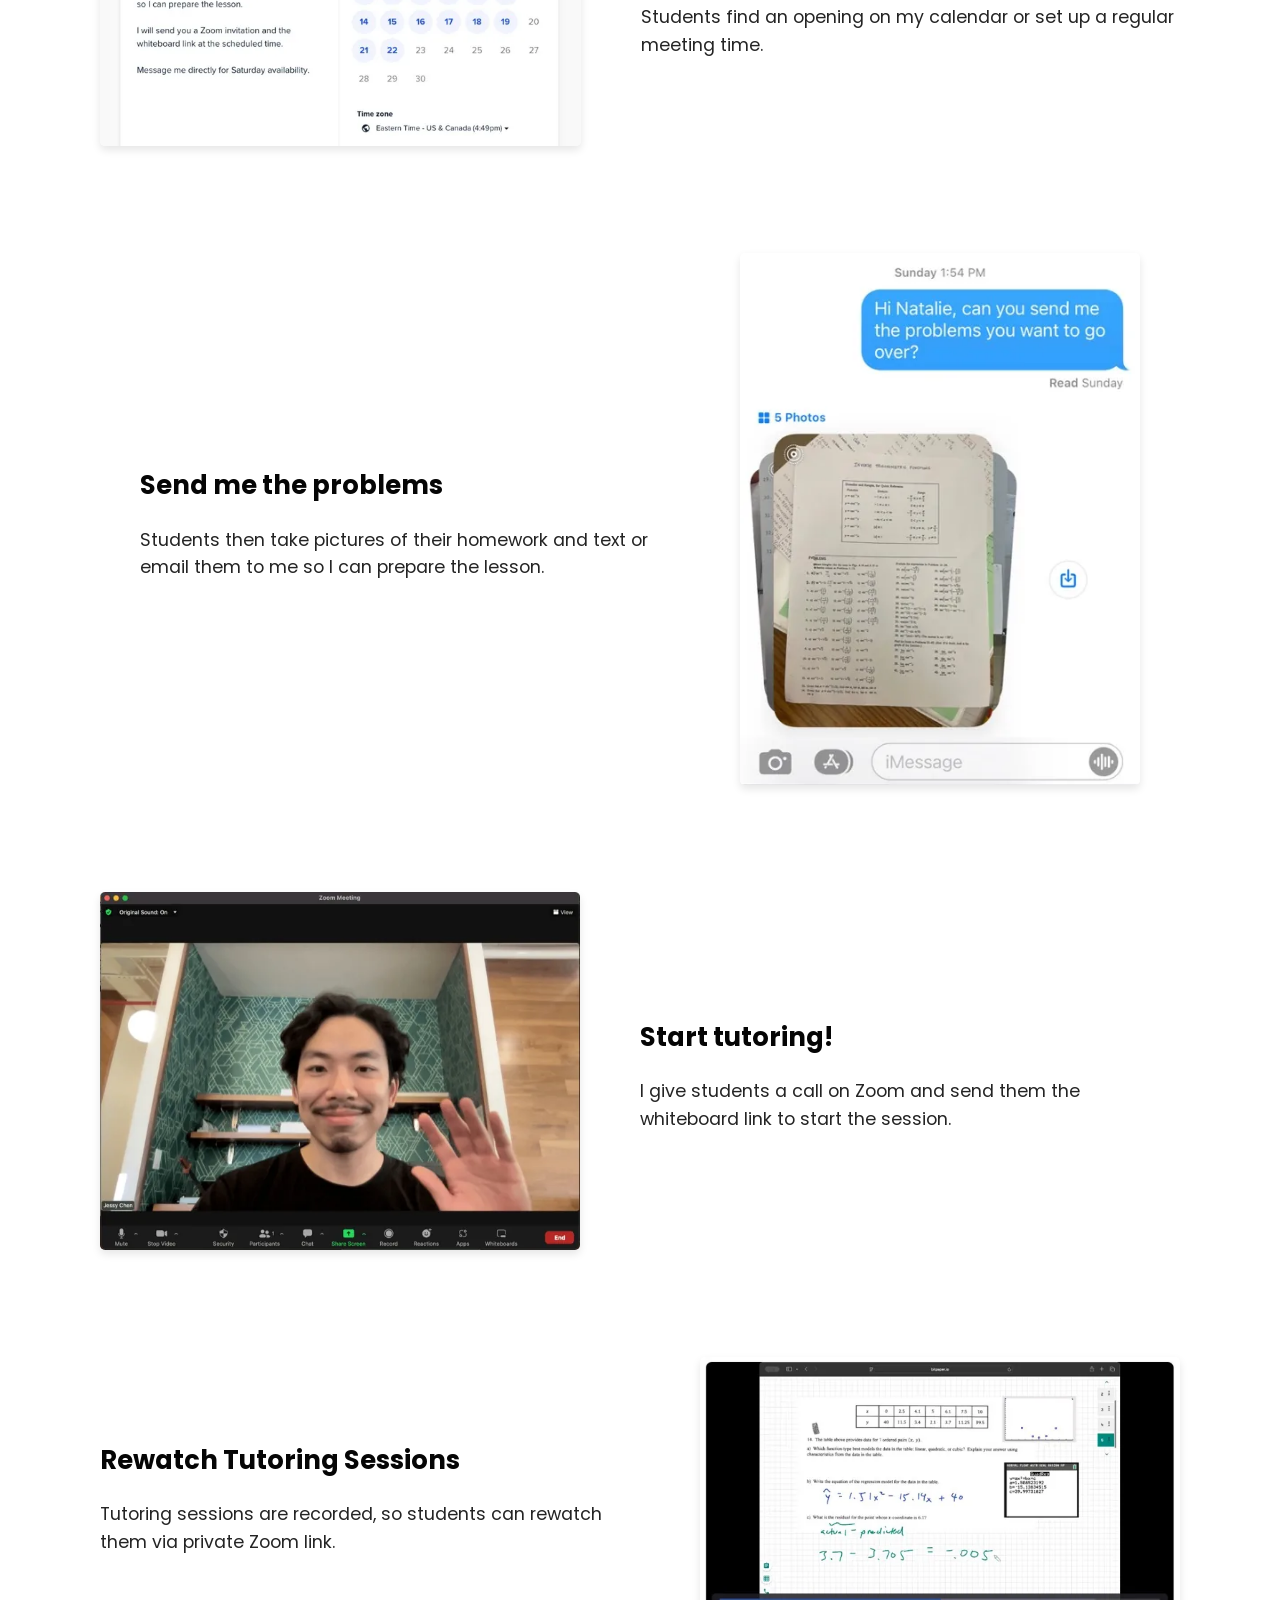
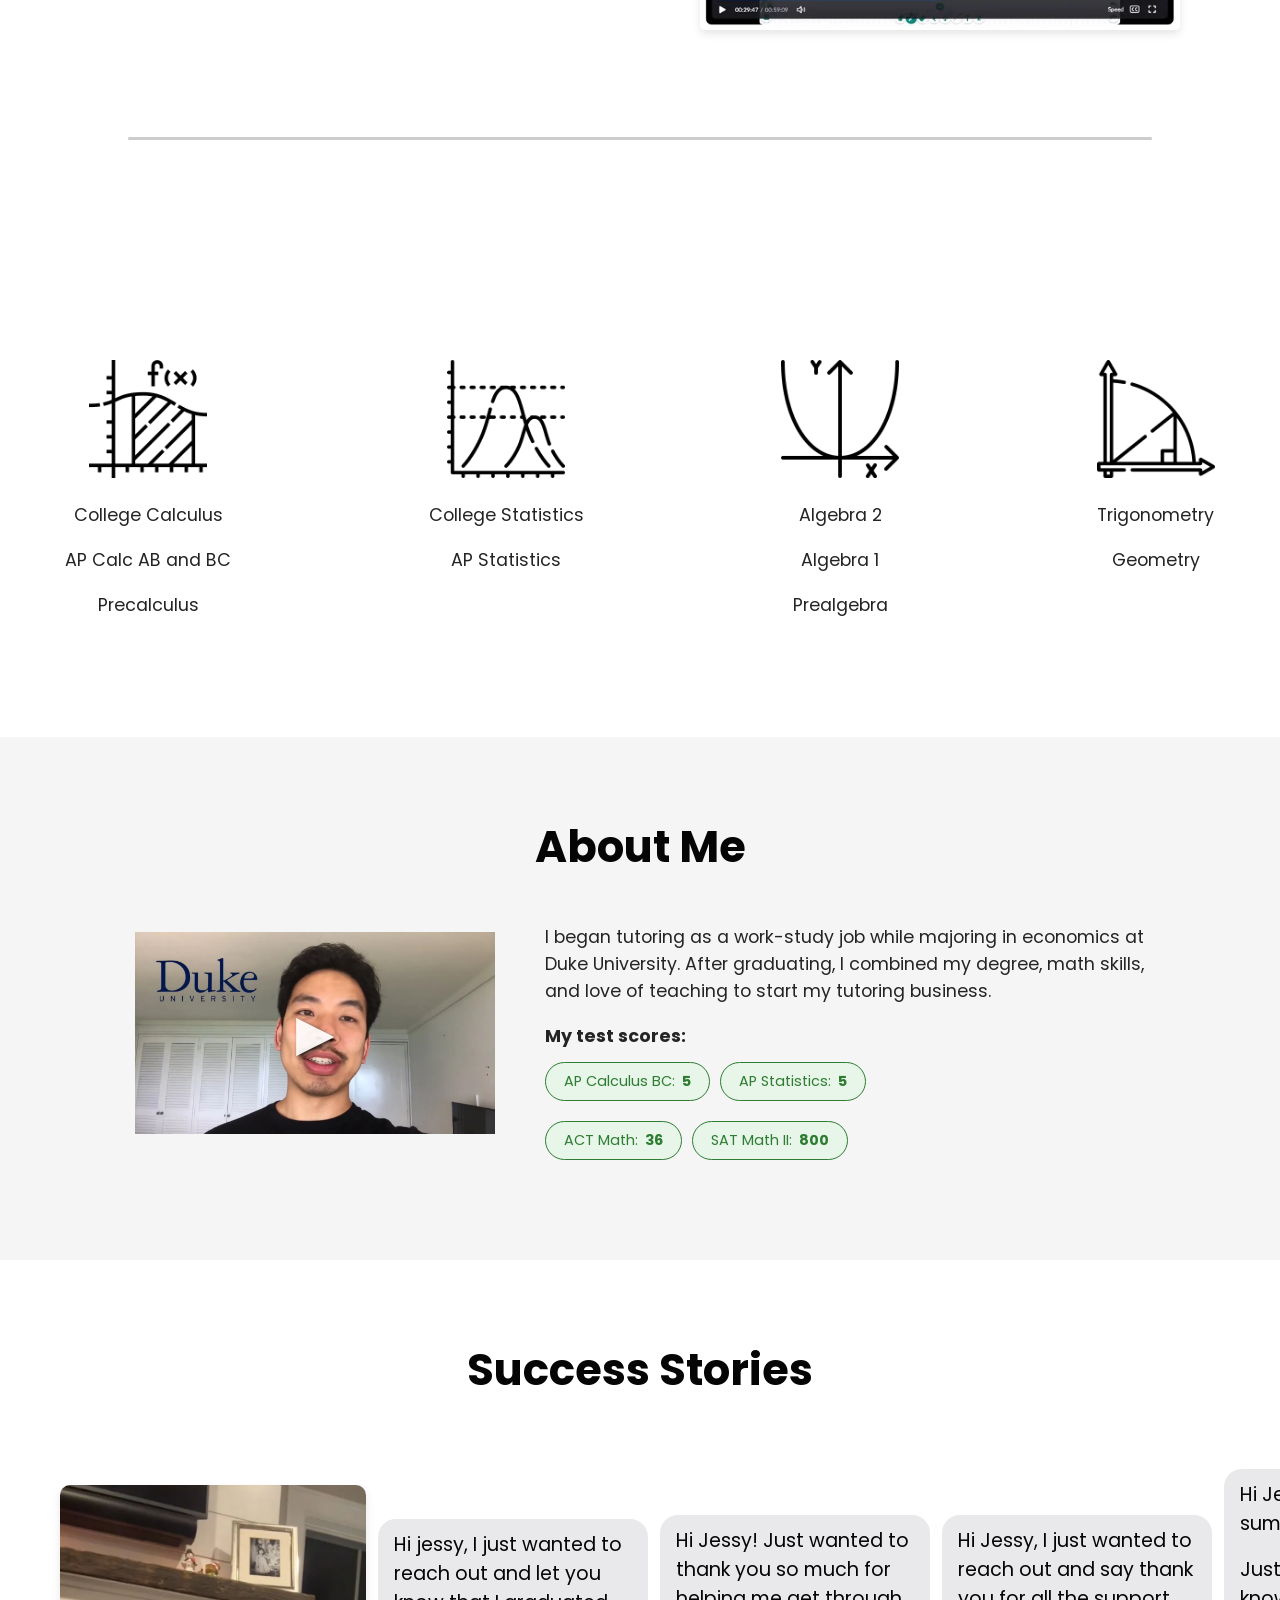
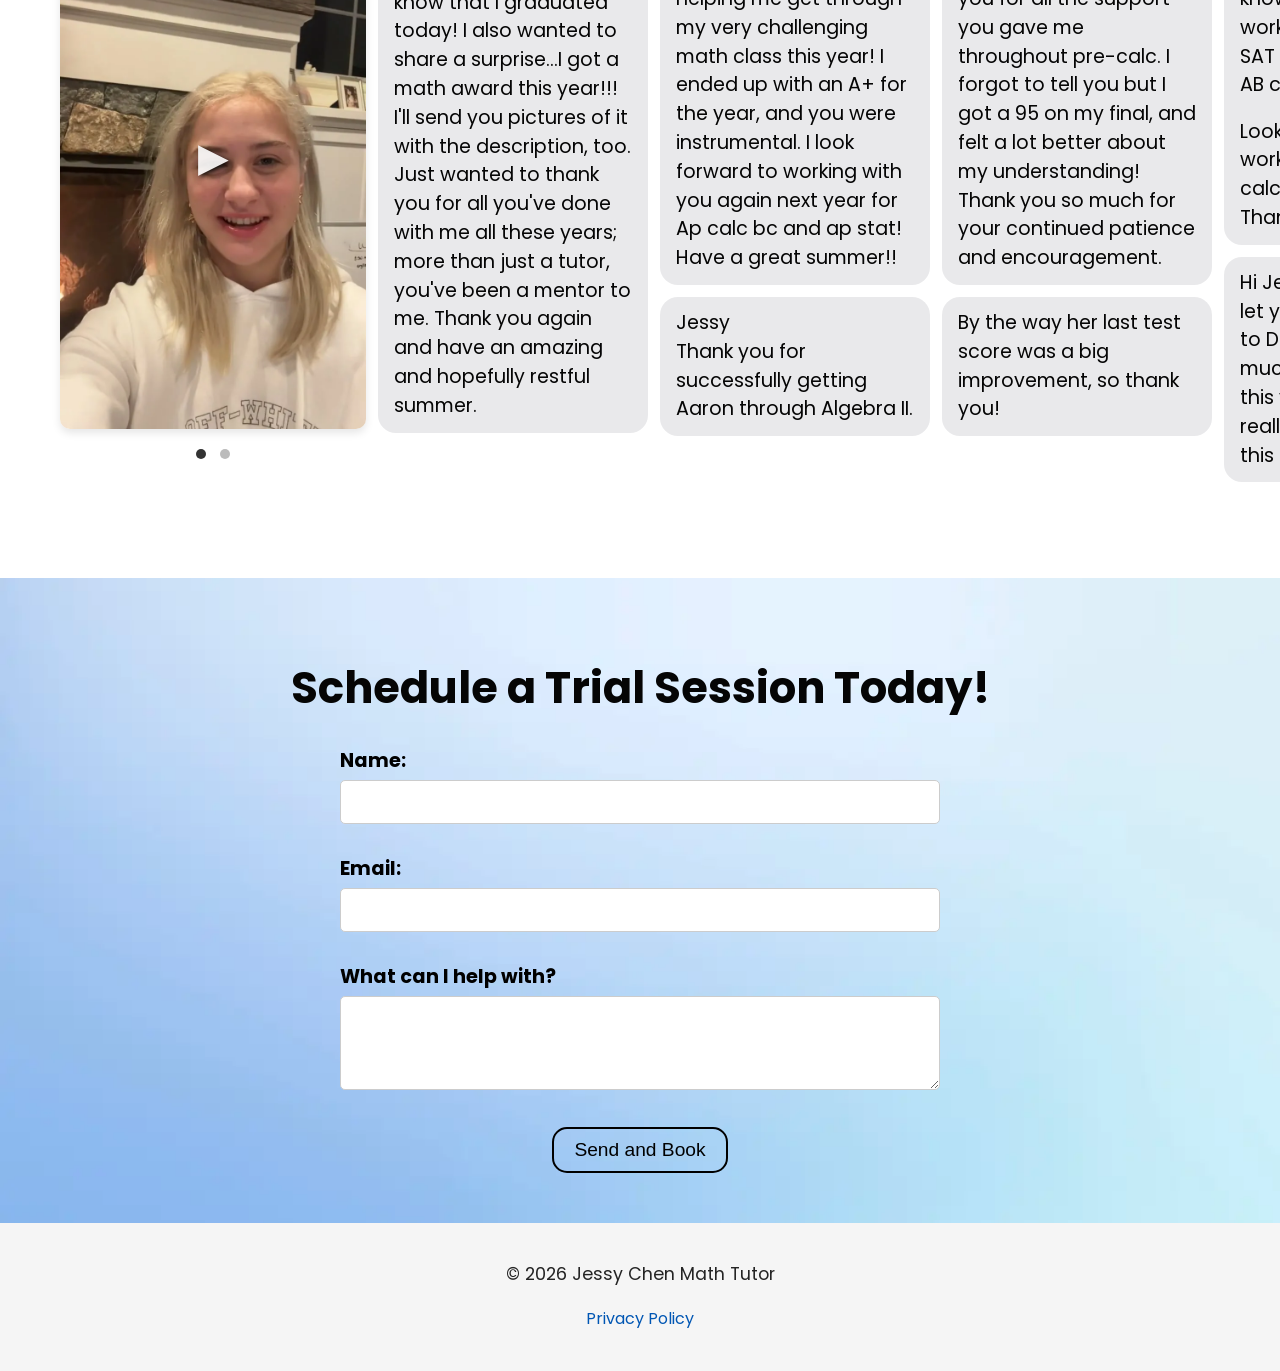
==== commit 027e0ab7: "Emphasize statistics over precalculus in title and meta descriptions Co-Authored-By: Claude Opus 5.5" ====
--- a/index.html
+++ b/index.html
@@ -3,8 +3,8 @@
 <head>
     <meta charset="UTF-8">
     <meta name="viewport" content="width=device-width, initial-scale=1.0">
-    <title>Online Math Tutor for Calculus, Precalculus &amp; More | Jessy Chen</title>
-    <meta name="description" content="Online math tutoring with Jessy Chen, a perfect-scoring Duke grad. Calculus, precalculus, statistics, algebra, AP & test prep that beats math anxiety. Book a free trial session.">
+    <title>Online Math Tutor for Calculus, Statistics &amp; More | Jessy Chen</title>
+    <meta name="description" content="Online math tutoring with Jessy Chen, a perfect-scoring Duke grad. Calculus, statistics, algebra, AP & test prep that beats math anxiety. Book a free trial session.">
     <link rel="canonical" href="https://jessychenmath.com/">
     <link rel="icon" type="image/x-icon" href="favicon.ico">
     <link rel="shortcut icon" type="image/x-icon" href="favicon.ico">
@@ -14,8 +14,8 @@
     <!-- Open Graph (link previews on iMessage, Facebook, LinkedIn, etc.) -->
     <meta property="og:type" content="website">
     <meta property="og:url" content="https://jessychenmath.com/">
-    <meta property="og:title" content="Online Math Tutor for Calculus, Precalculus & More | Jessy Chen">
-    <meta property="og:description" content="Perfect-scoring Duke grad. Calculus, precalculus, statistics, algebra, AP & test prep that beats math anxiety. Book a free trial session.">
+    <meta property="og:title" content="Online Math Tutor for Calculus, Statistics & More | Jessy Chen">
+    <meta property="og:description" content="Perfect-scoring Duke grad. Calculus, statistics, algebra, AP & test prep that beats math anxiety. Book a free trial session.">
     <meta property="og:image" content="https://jessychenmath.com/og-laptop.jpg">
     <meta property="og:image:width" content="1200">
     <meta property="og:image:height" content="630">
@@ -23,8 +23,8 @@
 
     <!-- Twitter / X card -->
     <meta name="twitter:card" content="summary_large_image">
-    <meta name="twitter:title" content="Online Math Tutor for Calculus, Precalculus & More | Jessy Chen">
-    <meta name="twitter:description" content="Perfect-scoring Duke grad. Calculus, precalculus, statistics, algebra, AP & test prep that beats math anxiety. Book a free trial session.">
+    <meta name="twitter:title" content="Online Math Tutor for Calculus, Statistics & More | Jessy Chen">
+    <meta name="twitter:description" content="Perfect-scoring Duke grad. Calculus, statistics, algebra, AP & test prep that beats math anxiety. Book a free trial session.">
     <meta name="twitter:image" content="https://jessychenmath.com/og-laptop.jpg">
 
     <!-- Structured data: who provides the service, for rich results -->
@@ -173,6 +173,7 @@
       gtag('js', new Date());
 
       gtag('config', 'AW-715232773');
+      gtag('config', 'G-PVSBECRSCY');
 
       var loadGtag = function () {
         var s = document.createElement('script');
@@ -209,7 +210,7 @@
     <div class="header-hero-container">
         <section class="hero">
           <h1>Overcome Math Anxiety <br>with a Perfect Scoring Tutor</h1>
-            <p>Online tutoring sessions for calculus, precalculus, and more</p>
+            <p>Online tutoring sessions for calculus, statistics, and more</p>
                 <button class="book-session" type="submit" onclick="openTrialForm()">Book Trial Session</button>
         </section>
     </div>
